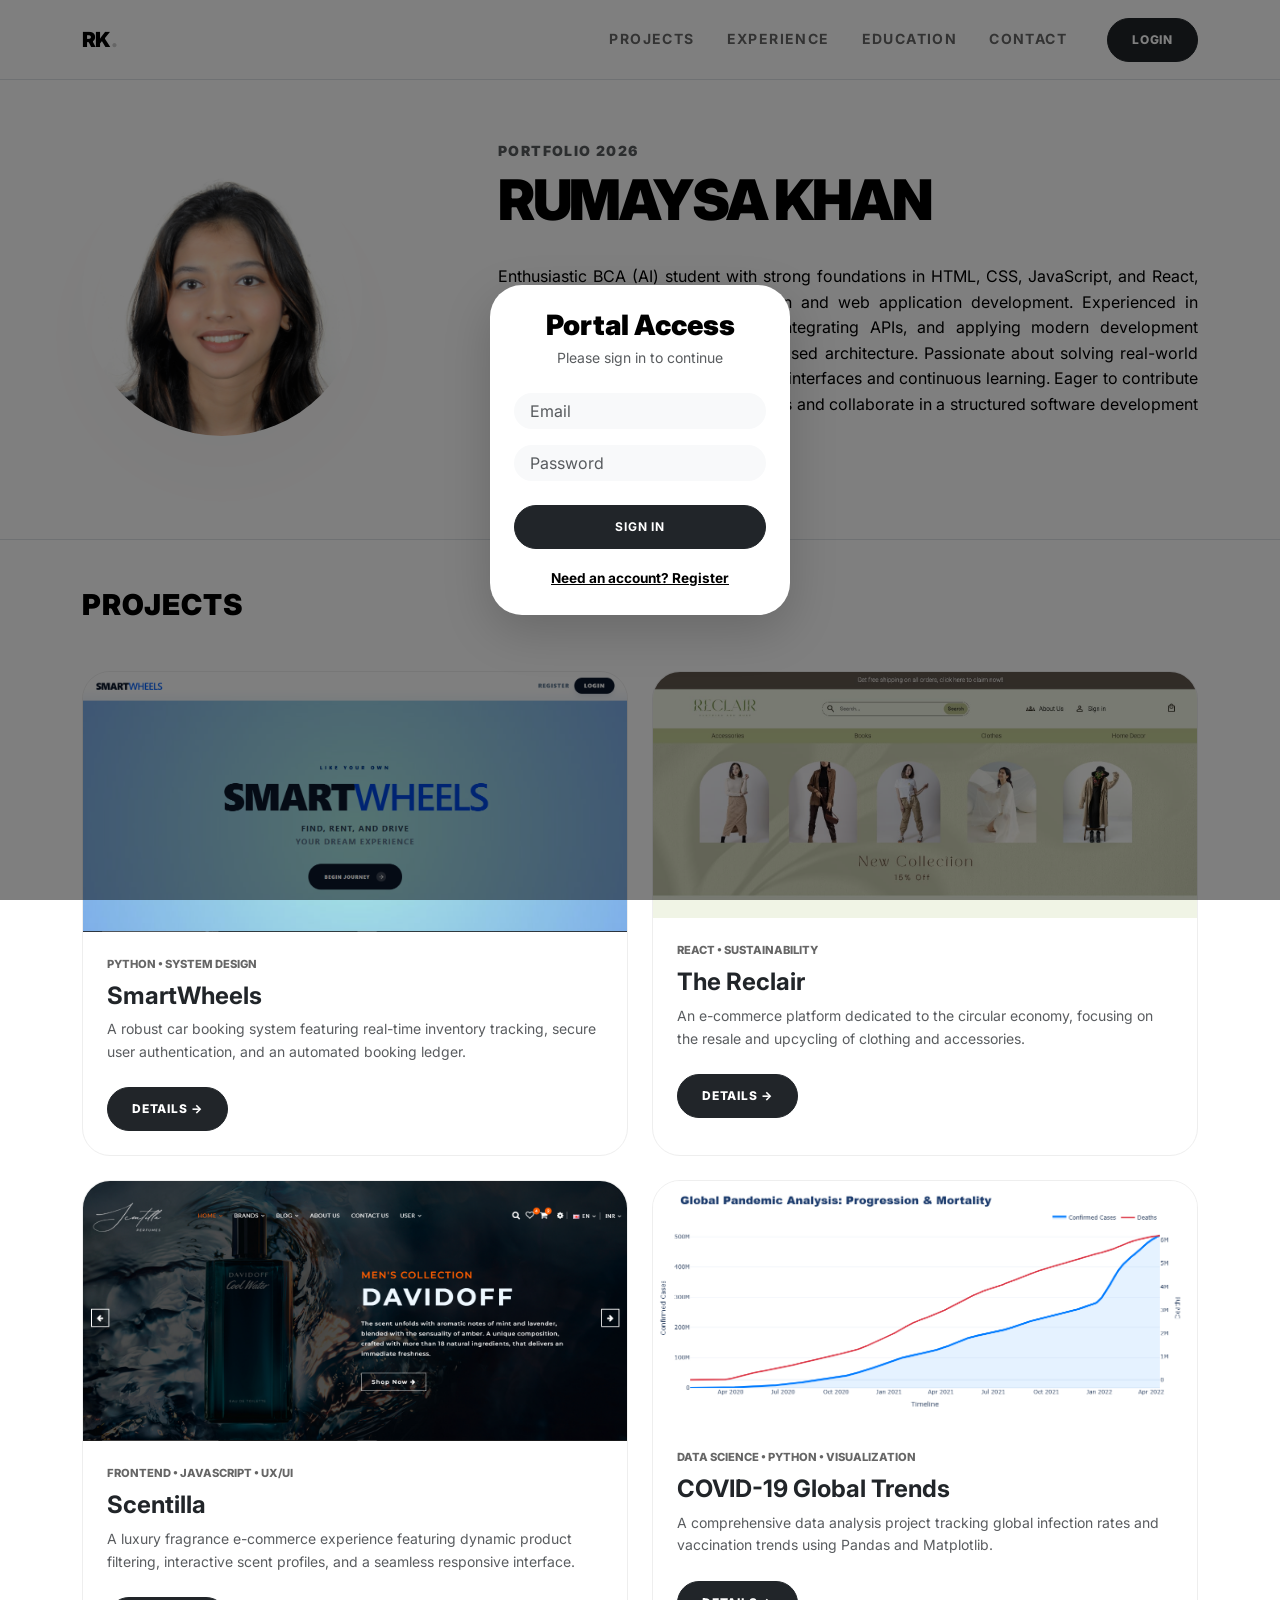
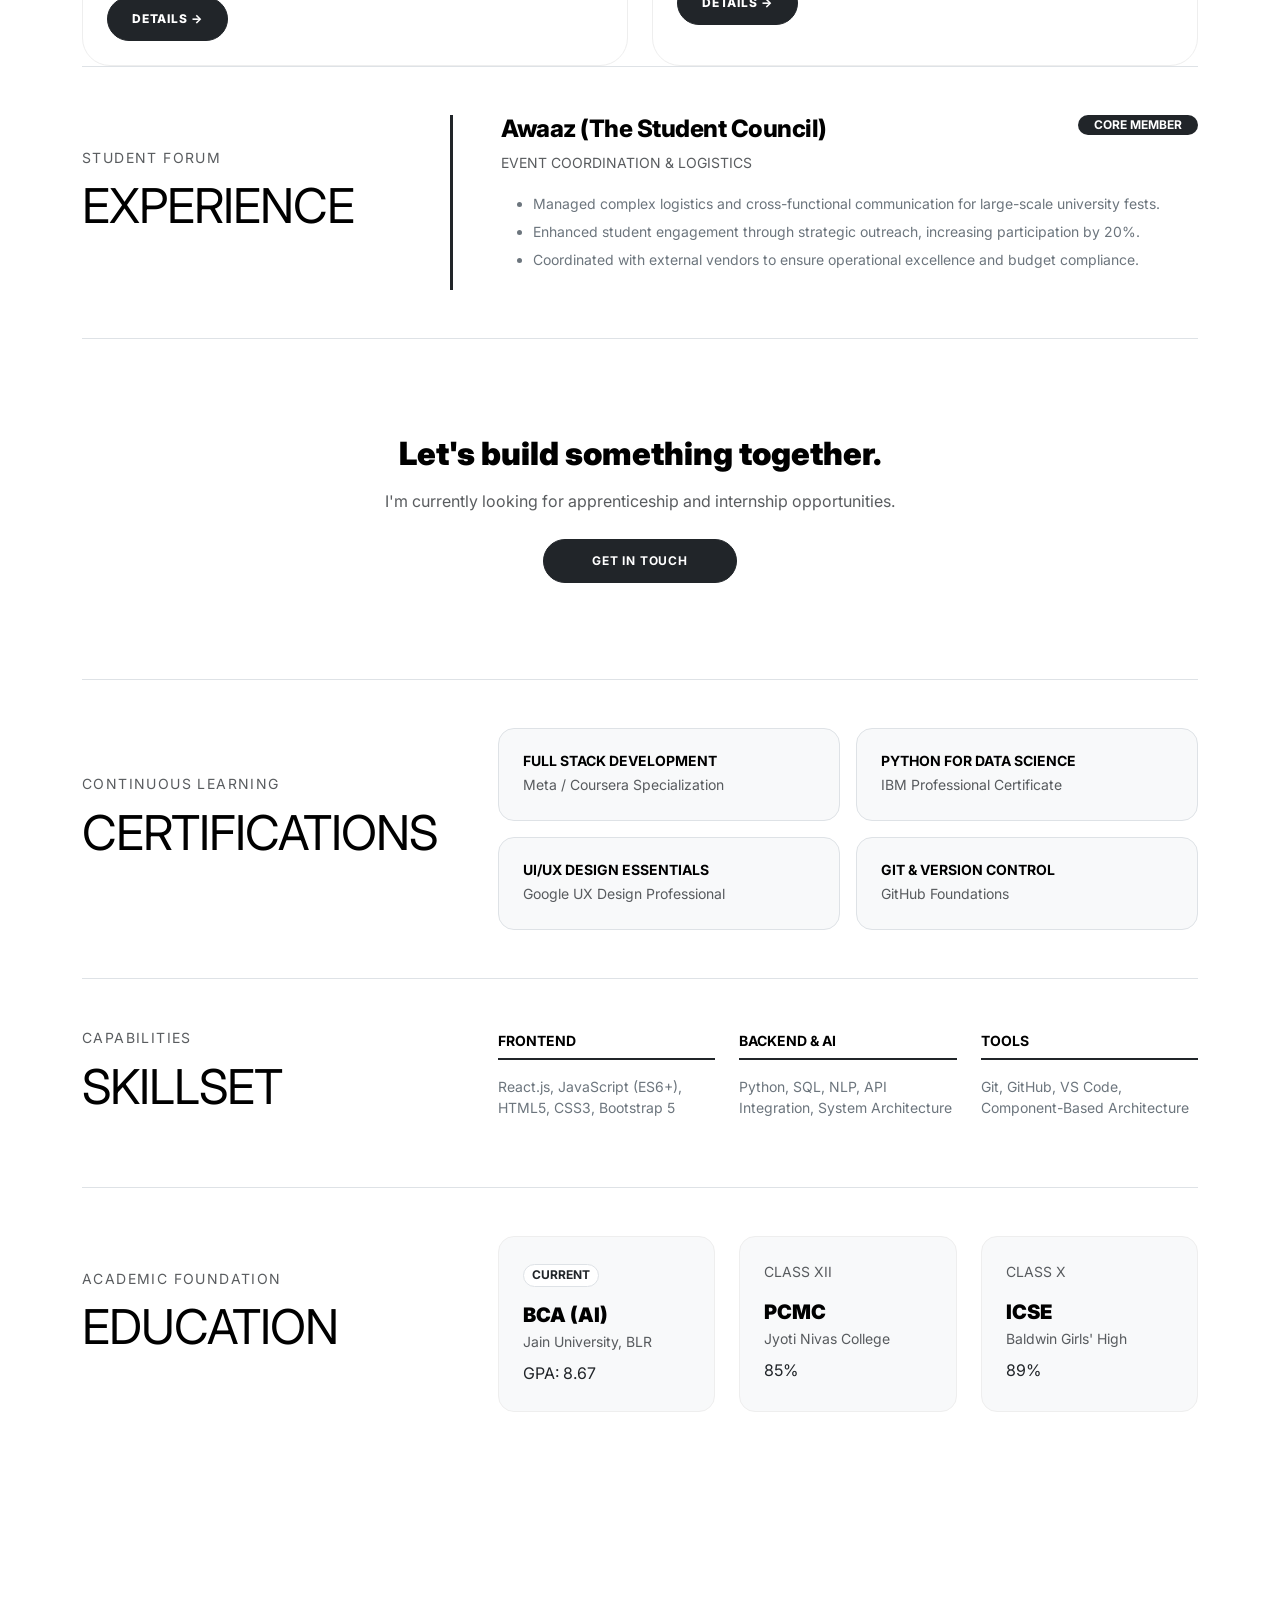
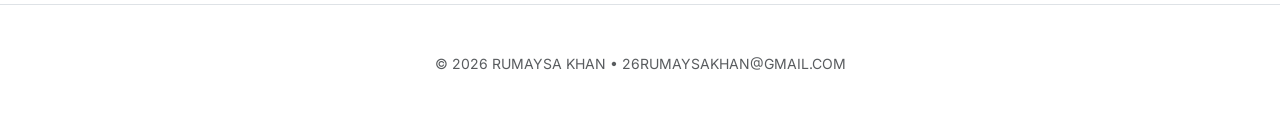
==== index.html @ 2e125007 "Update index.html" ====
<!DOCTYPE html>
<html lang="en">
<head>
    <meta charset="UTF-8">
    <meta name="viewport" content="width=device-width, initial-scale=1.0">
    <title>Rumaysa Khan | Full Stack Developer Portfolio</title>
    <link href="https://cdn.jsdelivr.net/npm/bootstrap@5.3.0/dist/css/bootstrap.min.css" rel="stylesheet">
    <link href="https://fonts.googleapis.com/css2?family=Inter:wght@300;400;500;600;700;800;900&display=swap" rel="stylesheet">
    <link rel="stylesheet" href="https://cdnjs.cloudflare.com/ajax/libs/font-awesome/6.4.0/css/all.min.css">
    <link rel="stylesheet" href="css/style.css">
<style>
        /* Essential styles for the "Locked" state */
        #portfolio-wrapper {
            display: none;
            opacity: 0;
            transition: opacity 0.5s ease-in;
        }
        .fw-black { font-weight: 900 !important; }
        .tracking-widest { letter-spacing: 0.1em; }
        .profile-frame { border: 2px solid #000; padding: 10px; display: inline-block; }
        .profile-img { width: 100%; max-width: 300px; height: auto; }
        .category-tag { font-size: 0.7rem; font-weight: 800; text-transform:uppercase; color: #666; display: block; margin-bottom: 5px; }
        .project-card { border: 1px solid #eee; transition: transform 0.3s ease; }
        .project-card:hover { transform: translateY(-5px); }
        
        /* Modal Customization */
        .modal-content { border-radius: 2rem !important; border: none !important; }
        #toggleAuth { color: #000; text-decoration: underline; cursor: pointer; font-size: 0.85rem; font-weight: 700; }
        .animate-fade-in { animation: fadeIn 0.5s ease; }
        @keyframes fadeIn { from { opacity: 0; } to { opacity: 1; } }
    </style>
</head>
<body class="bg-white">

    <div class="modal fade" id="loginModal" data-bs-backdrop="static" data-bs-keyboard="false" tabindex="-1">
        <div class="modal-dialog modal-dialog-centered modal-sm">
            <div class="modal-content shadow-lg">
                <div class="modal-body p-4 text-center">
                    <h3 class="fw-black mb-1" id="authTitle">Portal Access</h3>
                    <p class="small text-muted mb-4" id="authSubtitle">Please sign in to continue</p>
                    
                    <form id="authForm">
                        <input type="email" id="email" class="form-control mb-3 rounded-pill bg-light border-0 px-3" placeholder="Email" required>
                        <input type="password" id="password" class="form-control mb-4 rounded-pill bg-light border-0 px-3" placeholder="Password" required>
                        <button type="submit" id="authBtn" class="btn btn-dark w-100 rounded-pill fw-bold">SIGN IN</button>
                    </form>

                    <div class="mt-3">
                        <span id="toggleAuth">Need an account? Register</span>
                    </div>
                </div>
            </div>
        </div>
    </div>

    <nav class="navbar navbar-expand-lg fixed-top bg-white border-bottom py-3">
        <div class="container">
            <a class="navbar-brand fw-extrabold" href="#">RK<span>.</span></a>
            <div class="ms-auto d-flex align-items-center">
                <div class="navbar-nav flex-row me-4 small fw-bold text-uppercase tracking-widest">
                    <a class="nav-link px-3" href="#projects">Projects</a>
                    <a class="nav-link px-3" href="#experience">Experience</a>
                    <a class="nav-link px-3 d-none d-md-block" href="#education">Education</a>
                    <a class="nav-link px-3" href="contact.html">Contact</a>
                    </div>
               <div id="auth-zone">
                        <button class="btn btn-dark btn-sm rounded-pill px-4" data-bs-toggle="modal" data-bs-target="#loginModal">LOGIN</button>
                    </div>
            </div>
        </div>
    </nav>

    <header class="hero-section bg-white border-bottom">
        <div class="container">
            <div class="row align-items-center">
                <div class="col-lg-4 text-center text-lg-start mb-5 mb-lg-0">
                    <div class="profile-frame">
<img src="assets/img/my-profile.JPG" alt="Rumaysa Khan" class="profile-img">                    </div>
                </div>
                <div class="col-lg-8 ps-lg-5">
                    <p class="text-uppercase tracking-widest small fw-black text-muted mb-2">Portfolio 2026</p>
                    <h1 class="display-4 fw-black mb-4">RUMAYSA KHAN</h1>
                    <p class="lead text-secondary about-text">
                       <p style="text-align: justify;">  Enthusiastic BCA (AI) student with strong foundations in HTML, CSS, JavaScript, and React, and a working knowledge of Python and web application development. Experienced in building responsive web projects, integrating APIs, and applying modern development practices using Git and component-based architecture. Passionate about solving real-world problems through clean, user-focused interfaces and continuous learning. Eager to contribute to full-stack web development projects and collaborate in a structured software development environment.
                    </p>
                    </p>
                </div>
            </div>
        </div>
    </header>

    <main class="container py-5">
        
       <section id="projects" class="mb-5 pb-5">
    <h2 class="section-title mb-5">Projects</h2>
    <div class="row g-4">
        
        <div class="col-md-6">
            <div class="card project-card h-100">
                <img src="assets/img/sw-1.png" class="card-img-top" alt="SmartWheels">
                <div class="card-body p-4">
                    <span class="category-tag mb-2">Python • System Design</span>
                    <h4 class="fw-bold">SmartWheels</h4>
                    <p class="small text-muted">A robust car booking system featuring real-time inventory tracking, secure user authentication, and an automated booking ledger.</p>
                    <a href="project-pages/smartwheels.html" class="btn btn-dark btn-sm rounded-pill mt-2 px-4">Details →</a>
                </div>
            </div>
        </div>

        <div class="col-md-6">
            <div class="card project-card h-100">
                <img src="assets/img/reclair-1.jpeg" class="card-img-top" alt="The Reclair">
                <div class="card-body p-4">
                    <span class="category-tag mb-2">React • Sustainability</span>
                    <h4 class="fw-bold">The Reclair</h4>
                    <p class="small text-muted">An e-commerce platform dedicated to the circular economy, focusing on the resale and upcycling of clothing and accessories.</p>
                    <a href="project-pages/reclair.html" class="btn btn-dark btn-sm rounded-pill mt-2 px-4">Details →</a>
                </div>
            </div>
        </div>

        <div class="col-md-6">
    <div class="card project-card h-100">
        <img src="assets/img/scentilla-1.png" class="card-img-top" alt="Scentilla E-commerce">
        <div class="card-body p-4">
            <span class="category-tag mb-2">Frontend • JavaScript • UX/UI</span>
            <h4 class="fw-bold">Scentilla</h4>
            <p class="small text-muted">A luxury fragrance e-commerce experience featuring dynamic product filtering, interactive scent profiles, and a seamless responsive interface.</p>
            <a href="project-pages/scentilla.html" class="btn btn-dark btn-sm rounded-pill mt-2 px-4">Details →</a>
        </div>
    </div>
</div>

        <div class="col-md-6">
    <div class="card project-card h-100">
        <img src="assets/img/covid-1.png" class="card-img-top" alt="COVID-19 Analysis">
        <div class="card-body p-4">
            <span class="category-tag mb-2">Data Science • Python • Visualization</span>
            <h4 class="fw-bold">COVID-19 Global Trends</h4>
            <p class="small text-muted">A comprehensive data analysis project tracking global infection rates and vaccination trends using Pandas and Matplotlib.</p>
            <a href="project-pages/covid-analysis.html" class="btn btn-dark btn-sm rounded-pill mt-2 px-4">Details →</a>
        </div>
    </div>
</div>
            </div>
        </div>

    </div>
<section id="experience" class="py-5 border-top">
    <div class="row align-items-center">
        <div class="col-lg-4 mb-4 mb-lg-0">
            <p class="text-uppercase tracking-widest small **fw-black** text-muted mb-2">Student Forum</p>
            <h2 class="display-5 **fw-black** mb-4" style="font-family: 'Inter'; letter-spacing: -1px;"><b>EXPERIENCE</b></h2>
        </div>
        <div class="col-lg-8 border-start border-2 border-dark ps-lg-5">
            <div class="experience-item">
                <div class="d-flex justify-content-between align-items-start mb-2">
                    <h4 class="**fw-bold** mb-0">Awaaz (The Student Council)</h4>
                    <span class="badge bg-dark rounded-pill px-3">CORE MEMBER</span>
                </div>
                <p class="text-muted **fw-bold** small mb-3 text-uppercase">Event Coordination & Logistics</p>
                <ul class="text-secondary small lh-lg">
                    <li>Managed complex logistics and cross-functional communication for large-scale university fests.</li>
                    <li>Enhanced student engagement through strategic outreach, increasing participation by 20%.</li>
                    <li>Coordinated with external vendors to ensure operational excellence and budget compliance.</li>
                </ul>
            </div>
        </div>
    </div>
</section>

<section id="contact-cta" class="py-5 border-top text-center">
                <div class="contact-card p-5">
                    <h2 class="fw-black mb-3">Let's build something together.</h2>
                    <p class="text-muted mb-4">I'm currently looking for apprenticeship and internship opportunities.</p>
                    <a href="contact.html" class="btn btn-dark btn-lg rounded-pill px-5 fw-bold">GET IN TOUCH</a>
                </div>
            </section>

<section id="certifications" class="py-5 border-top">
    <div class="row align-items-center">
        <div class="col-lg-4 mb-4 mb-lg-0">
            <p class="text-uppercase tracking-widest small **fw-black** text-muted mb-2">Continuous Learning</p>
            <h2 class="display-5 **fw-black** mb-4" style="font-family: 'Inter'; letter-spacing: -1px;"><strong>CERTIFICATIONS</strong></h2>
        </div>
        <div class="col-lg-8 ps-lg-5">
            <div class="row g-3">
                <div class="col-md-6">
                    <div class="p-4 border rounded-4 bg-light h-100">
                        <h6 class="**fw-black** text-uppercase small mb-1"><b>Full Stack Development</b></h6>
                        <p class="small text-muted mb-0">Meta / Coursera Specialization</p>
                    </div>
                </div>
                <div class="col-md-6">
                    <div class="p-4 border rounded-4 bg-light h-100">
                        <h6 class="**fw-black** text-uppercase small mb-1"><b>Python for Data Science</b></h6>
                        <p class="small text-muted mb-0">IBM Professional Certificate</p>
                    </div>
                </div>
                <div class="col-md-6">
                    <div class="p-4 border rounded-4 bg-light h-100">
                        <h6 class="**fw-black** text-uppercase small mb-1"><b>UI/UX Design Essentials</b></h6>
                        <p class="small text-muted mb-0">Google UX Design Professional</p>
                    </div>
                </div>
                <div class="col-md-6">
                    <div class="p-4 border rounded-4 bg-light h-100">
                        <h6 class="**fw-black** text-uppercase small mb-1"><b>Git & Version Control</b></h6>
                        <p class="small text-muted mb-0">GitHub Foundations</p>
                    </div>
                </div>
            </div>
        </div>
    </div>
</section>

<section id="skills" class="py-5 border-top">
    <div class="row align-items-center">
        <div class="col-lg-4 mb-4 mb-lg-0">
            <p class="text-uppercase tracking-widest small **fw-black** text-muted mb-2">Capabilities</p>
            <h2 class="display-5 **fw-black** mb-4" style="font-family: 'Inter'; letter-spacing: -1px;"><b>SKILLSET</b></h2>
        </div>
        <div class="col-lg-8 ps-lg-5">
            <div class="row g-4">
                <div class="col-md-4">
                    <h6 class="**fw-black** text-uppercase small border-bottom border-2 border-dark pb-2 mb-3"><b>Frontend</b></h6>
                    <p class="small text-secondary lh-base">React.js, JavaScript (ES6+), HTML5, CSS3, Bootstrap 5</p>
                </div>
                <div class="col-md-4">
                    <h6 class="**fw-black** text-uppercase small border-bottom border-2 border-dark pb-2 mb-3"><b>Backend & AI</b></h6>
                    <p class="small text-secondary lh-base">Python, SQL, NLP, API Integration, System Architecture</p>
                </div>
                <div class="col-md-4">
                    <h6 class="**fw-black** text-uppercase small border-bottom border-2 border-dark pb-2 mb-3"><b>Tools</b></h6>
                    <p class="small text-secondary lh-base">Git, GitHub, VS Code, Component-Based Architecture</p>
                </div>
            </div>
        </div>
    </div>
</section>

<section id="education" class="py-5 border-top">
    <div class="row align-items-center">
        <div class="col-lg-4 mb-4 mb-lg-0">
            <p class="text-uppercase tracking-widest small **fw-black** text-muted mb-2">Academic Foundation</p>
            <h2 class="display-5 **fw-black** mb-4" style="font-family: 'Inter'; letter-spacing: -1px;"><b>EDUCATION</b></h2>
        </div>
        <div class="col-lg-8 ps-lg-5">
            <div class="row g-4">
                <div class="col-md-4">
                    <div class="edu-card p-4 border-0 bg-light rounded-4 h-100">
                        <span class="badge bg-white text-dark border rounded-pill mb-3 **fw-bold**">CURRENT</span>
                        <h5 class="**fw-black** mb-1">BCA (AI)</h5>
                        <p class="small text-muted mb-2">Jain University, BLR</p>
                        <p class="**fw-bold** text-dark mb-0">GPA: 8.67</p>
                    </div>
                </div>
                <div class="col-md-4">
                    <div class="edu-card p-4 border-0 bg-light rounded-4 h-100">
                        <span class="text-muted small **fw-bold** mb-3 d-block text-uppercase">Class XII</span>
                        <h5 class="**fw-black** mb-1">PCMC</h5>
                        <p class="small text-muted mb-2">Jyoti Nivas College</p>
                        <p class="**fw-bold** text-dark mb-0">85%</p>
                    </div>
                </div>
                <div class="col-md-4">
                    <div class="edu-card p-4 border-0 bg-light rounded-4 h-100">
                        <span class="text-muted small **fw-bold** mb-3 d-block text-uppercase">Class X</span>
                        <h5 class="**fw-black** mb-1">ICSE</h5>
                        <p class="small text-muted mb-2">Baldwin Girls' High</p>
                        <p class="**fw-bold** text-dark mb-0">89%</p>
                    </div>
                </div>
            </div>
        </div>
    </div>
</section>

    </main>

    <div class="modal fade" id="loginModal" tabindex="-1">
        <div class="modal-dialog modal-dialog-centered modal-sm">
            <div class="modal-content border-0 shadow-lg rounded-5">
                <div class="modal-body p-4 text-center">
                    <h3 class="fw-black mb-4">Portal Access</h3>
                    <input type="email" class="form-control mb-3 rounded-pill bg-light border-0 px-3" placeholder="Email">
                    <input type="password" class="form-control mb-4 rounded-pill bg-light border-0 px-3" placeholder="Password">
                    <button class="btn btn-dark w-100 rounded-pill fw-bold">SIGN IN</button>
                </div>
            </div>
        </div>
    </div>

    <footer class="py-5 text-center text-muted border-top bg-white small">
        © 2026 RUMAYSA KHAN • 26RUMAYSAKHAN@GMAIL.COM
    </footer>

    <script src="https://cdn.jsdelivr.net/npm/bootstrap@5.3.0/dist/js/bootstrap.bundle.min.js"></script>
    <script>
        document.addEventListener('DOMContentLoaded', () => {
            const authModal = new bootstrap.Modal(document.getElementById('loginModal'));
            const authForm = document.getElementById('authForm');
            const toggleAuth = document.getElementById('toggleAuth');
            const wrapper = document.getElementById('portfolio-wrapper');
            const authZone = document.getElementById('auth-zone');
            
            let isLoginMode = true;

            // 1. Initial State Check
            if (localStorage.getItem('isPortfolioAuth') === 'true') {
                showPortfolio();
            } else {
                authModal.show();
            }

            // 2. Toggle between Login and Register
            toggleAuth.addEventListener('click', () => {
                isLoginMode = !isLoginMode;
                document.getElementById('authTitle').innerText = isLoginMode ? "Portal Access" : "Create Account";
                document.getElementById('authSubtitle').innerText = isLoginMode ? "Please sign in to continue" : "Join the developer portal";
                document.getElementById('authBtn').innerText = isLoginMode ? "SIGN IN" : "REGISTER";
                toggleAuth.innerText = isLoginMode ? "Need an account? Register" : "Already have an account? Login";
            });

            // 3. Handle Form Submission
            authForm.addEventListener('submit', (e) => {
                e.preventDefault();
                const email = document.getElementById('email').value;
                const pass = document.getElementById('password').value;

                if (isLoginMode) {
                    // Login Logic
                    if (localStorage.getItem(email) === pass) {
                        localStorage.setItem('isPortfolioAuth', 'true');
                        localStorage.setItem('currentUserEmail', email);
                        authModal.hide();
                        showPortfolio();
                    } else {
                        alert("Invalid credentials. Please register first if you haven't.");
                    }
                } else {
                    // Register Logic
                    localStorage.setItem(email, pass);
                    alert("Registration successful! Now please sign in.");
                    isLoginMode = true;
                    toggleAuth.click(); // Reset modal UI to login
                }
            });

            // 4. Reveal Portfolio Function
            function showPortfolio() {
                const savedEmail = localStorage.getItem('currentUserEmail');
                const name = savedEmail ? savedEmail.split('@')[0].toUpperCase() : "DEV";

                // Update Navbar with Name and Logout button
                authZone.innerHTML = `
                    <div class="d-flex align-items-center animate-fade-in">
        <span class="me-3 small fw-bold text-uppercase tracking-wider text-muted" style="font-size: 0.7rem; letter-spacing: 1px;">
            Hi, Rumaysa
        </span>
        <button class="btn-logout-pill" onclick="logout()" title="Logout">
            <i class="fa-solid fa-power-off"></i>
            <span class="logout-text">LOGOUT</span>
        </button>
    </div>
`;

                // Show Content
                wrapper.style.display = 'block';
                setTimeout(() => { wrapper.style.opacity = '1'; }, 50);
            }
        });

        // 5. Global Logout Function
        function logout() {
            localStorage.removeItem('isPortfolioAuth');
            localStorage.removeItem('currentUserEmail');
            window.location.reload();
        }
    </script>
</body>
</html>
---- css/style.css ----
/* --- CSS VARIABLES: GLOBAL SETTINGS --- */
:root {
    --black: #000000;
    --white: #ffffff;
    --gray-dark: #1a1a1a;
    --gray-medium: #666666;
    --gray-light: #f8f9fa;
    --border-color: #eeeeee;
    
    /* THE SPACING CONTROL */
    --nav-height: 80px;      
    --content-gap: 60px;     
}

/* --- RESET & BASE STYLES --- */
* {
    margin: 0;
    padding: 0;
    box-sizing: border-box;
}

body {
    font-family: 'Inter', sans-serif;
    color: var(--black);
    background-color: var(--white);
    line-height: 1.6;
    padding-top: calc(var(--nav-height) + var(--content-gap));
    -webkit-font-smoothing: antialiased;
}

/* --- THE "BOLD" OVERRIDE --- */
/* This ensures headings reach the maximum weight of the Inter font */
.fw-black {
    font-weight: 900 !important;
}

.section-header {
    font-weight: 900 !important;
    letter-spacing: -1.5px;
    text-transform: uppercase;
}

/* --- NAVIGATION --- */
.navbar {
    height: var(--nav-height);
    background-color: var(--white) !important;
    transition: all 0.3s ease;
}

.navbar-brand {
    font-weight: 900;
    font-size: 1.3rem;
    letter-spacing: -0.04rem;
    text-transform: uppercase;
}

.navbar-brand span {
    color: #cccccc;
}

.nav-link {
    font-weight: 700;
    color: var(--gray-medium) !important;
    transition: color 0.2s ease;
}

.nav-link:hover {
    color: var(--black) !important;
}

/* --- HERO / ABOUT SECTION --- */
.hero-section {
    padding-bottom: 80px;
}

.display-4 {
    font-weight: 900;
    letter-spacing: -0.15rem;
    line-height: 1.1;
}

.about-text {
    font-size: 1.1rem;
    font-weight: 400;
    color: var(--gray-dark);
    max-width: 850px;
    margin-top: 2rem;
}

/* --- PROFILE IMAGE FRAME --- */
.profile-frame {
    width: 280px;
    height: 280px;
    border-radius: 50%;
    overflow: hidden;
    background: var(--white);
    box-shadow: 0 40px 100px rgb(250, 248, 248);
    margin: 0 auto;
    border: none !important;
}

.profile-img {
    width: 280px;
    height: 280px;
    object-fit: cover; /* Ensures the image doesn't stretch */
    border-radius: 50%; /* Makes it a perfect circle */
    box-shadow: 0 20px 40px rgb(252, 250, 250); /* Soft, classy shadow */
    transition: transform 0.3s ease;
}
.profile-img:hover {
    transform: translateY(-10px); /* Subtle lift on hover */
}
/* --- SECTION TITLES & HEADINGS --- */
.section-title {
    font-weight: 900;
    font-size: 1.8rem;
    text-transform: uppercase;
    letter-spacing: 0.05rem;
    margin-bottom: 2.5rem;
}

/* --- EXPERIENCE & SPLIT SECTIONS --- */
/* The dark vertical line in the Experience section */
.border-start.border-dark {
    border-left-width: 3px !important;
}

.experience-item h4 {
    font-weight: 800;
    letter-spacing: -0.5px;
}

/* --- PROJECT CARDS --- */
.project-card {
    border: 1px solid var(--border-color);
    border-radius: 28px;
    overflow: hidden;
    background: var(--white);
    transition: all 0.4s cubic-bezier(0.165, 0.84, 0.44, 1);
}

.project-card:hover {
    transform: translateY(-10px);
    box-shadow: 0 30px 60px rgba(0,0,0,0.08);
    border-color: var(--black);
}

.category-tag { 
    font-size: 0.7rem; 
    font-weight: 800; 
    text-transform: uppercase; /* Fixed: Added colon and 'transform' */
    color: #666; 
    display: block; 
    margin-bottom: 5px; 
}

/* --- SKILLS & CERTIFICATIONS GRID --- */
.skill-item h6, .cert-card h6 {
    font-weight: 900;
    text-transform: uppercase;
    font-size: 0.75rem;
    letter-spacing: 0.05rem;
}

.skill-underline {
    border-bottom: 3px solid var(--black) !important;
}

/* Hover effect for Certifications & Education */
.edu-card, .cert-card {
    border: 1px solid var(--border-color) !important;
    transition: all 0.3s ease;
    background-color: var(--gray-light);
}

.edu-card:hover, .cert-card:hover {
    background-color: var(--white) !important;
    border-color: var(--black) !important;
    transform: translateY(-5px);
    box-shadow: 0 10px 20px rgba(0,0,0,0.05);
}

.edu-card h5, .cert-card h6 {
    font-weight: 900;
}

/* --- BUTTONS --- */
.btn-dark {
    font-weight: 800;
    padding: 12px 28px;
    text-transform: uppercase;
    font-size: 0.75rem;
    letter-spacing: 0.05rem;
    border-radius: 50px;
    transition: all 0.3s ease;
}

.btn-dark:hover {
    transform: scale(1.05);
    background-color: var(--black);
}

/* --- AUTHENTICATION & LOGOUT --- */
.btn-logout-pill {
    display: inline-flex;
    align-items: center;
    gap: 8px;
    padding: 6px 16px;
    background-color: transparent;
    color: var(--gray-medium); /* Uses your existing variable */
    border: 1.5px solid var(--border-color); /* Uses your existing variable */
    border-radius: 50px;
    font-size: 0.7rem;
    font-weight: 800;
    letter-spacing: 0.05rem;
    text-transform: uppercase;
    transition: all 0.3s cubic-bezier(0.4, 0, 0.2, 1);
    cursor: pointer;
    outline: none;
}

.btn-logout-pill i {
    font-size: 0.75rem;
    transition: transform 0.3s ease;
}

.btn-logout-pill:hover {
    background-color: #fff5f5; /* Soft red tint */
    border-color: #ffccd2;
    color: #e63946; /* Professional red accent */
    transform: translateY(-1px);
    box-shadow: 0 4px 10px rgba(230, 57, 70, 0.08);
}

.btn-logout-pill:hover i {
    transform: rotate(90deg); /* Subtle micro-interaction */
}

/* Fade-in for the auth zone appearance */
.animate-fade-in {
    animation: authFadeIn 0.5s ease forwards;
}

@keyframes authFadeIn {
    from { opacity: 0; transform: translateX(10px); }
    to { opacity: 1; transform: translateX(0); }
}

/* --- RESPONSIVE DESIGN --- */
@media (max-width: 991px) {
    :root {
        --content-gap: 30px;
    }
    
    .display-4 {
        font-size: 2.5rem;
        letter-spacing: -1px;
    }

    .border-start {
        border-left: none !important;
        padding-left: 0 !important;
        margin-top: 20px;
    }
    
    .profile-frame {
        width: 220px;
        height: 220px;
        margin-bottom: 30px;
    }
}
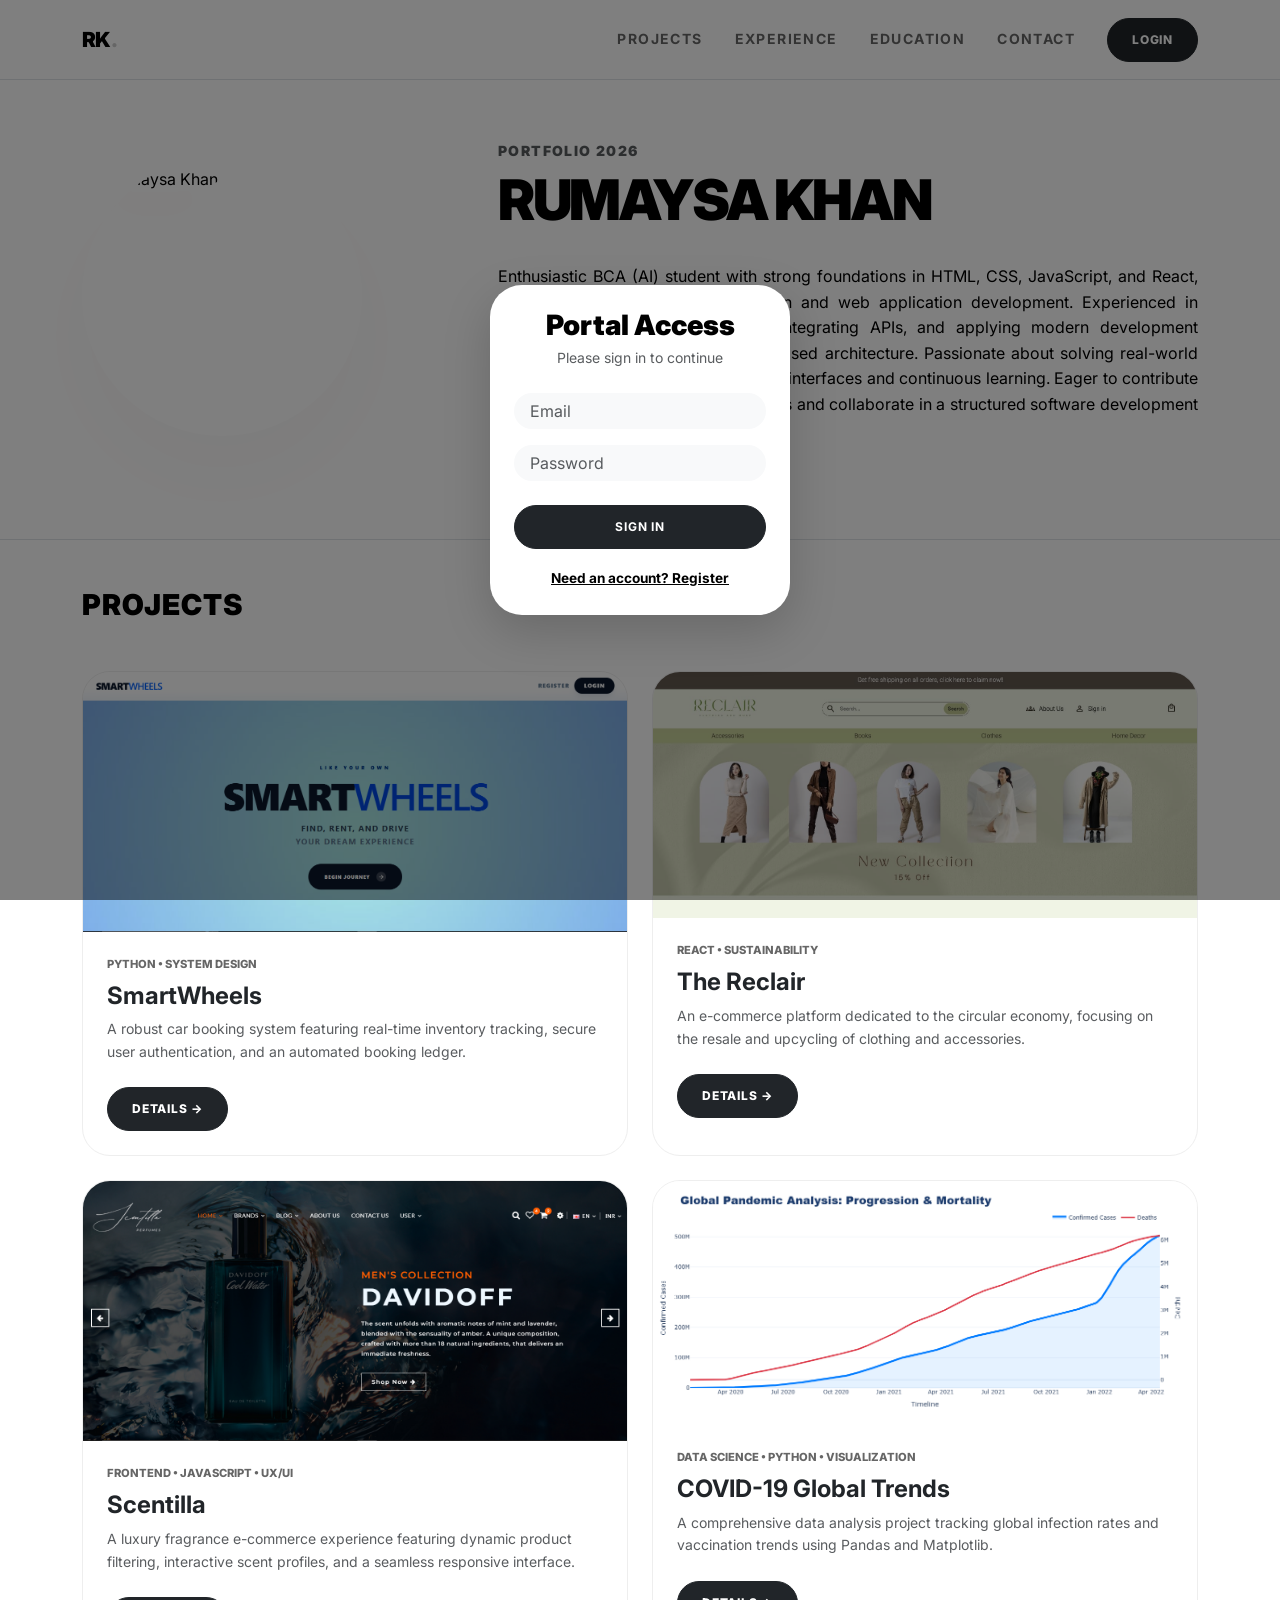
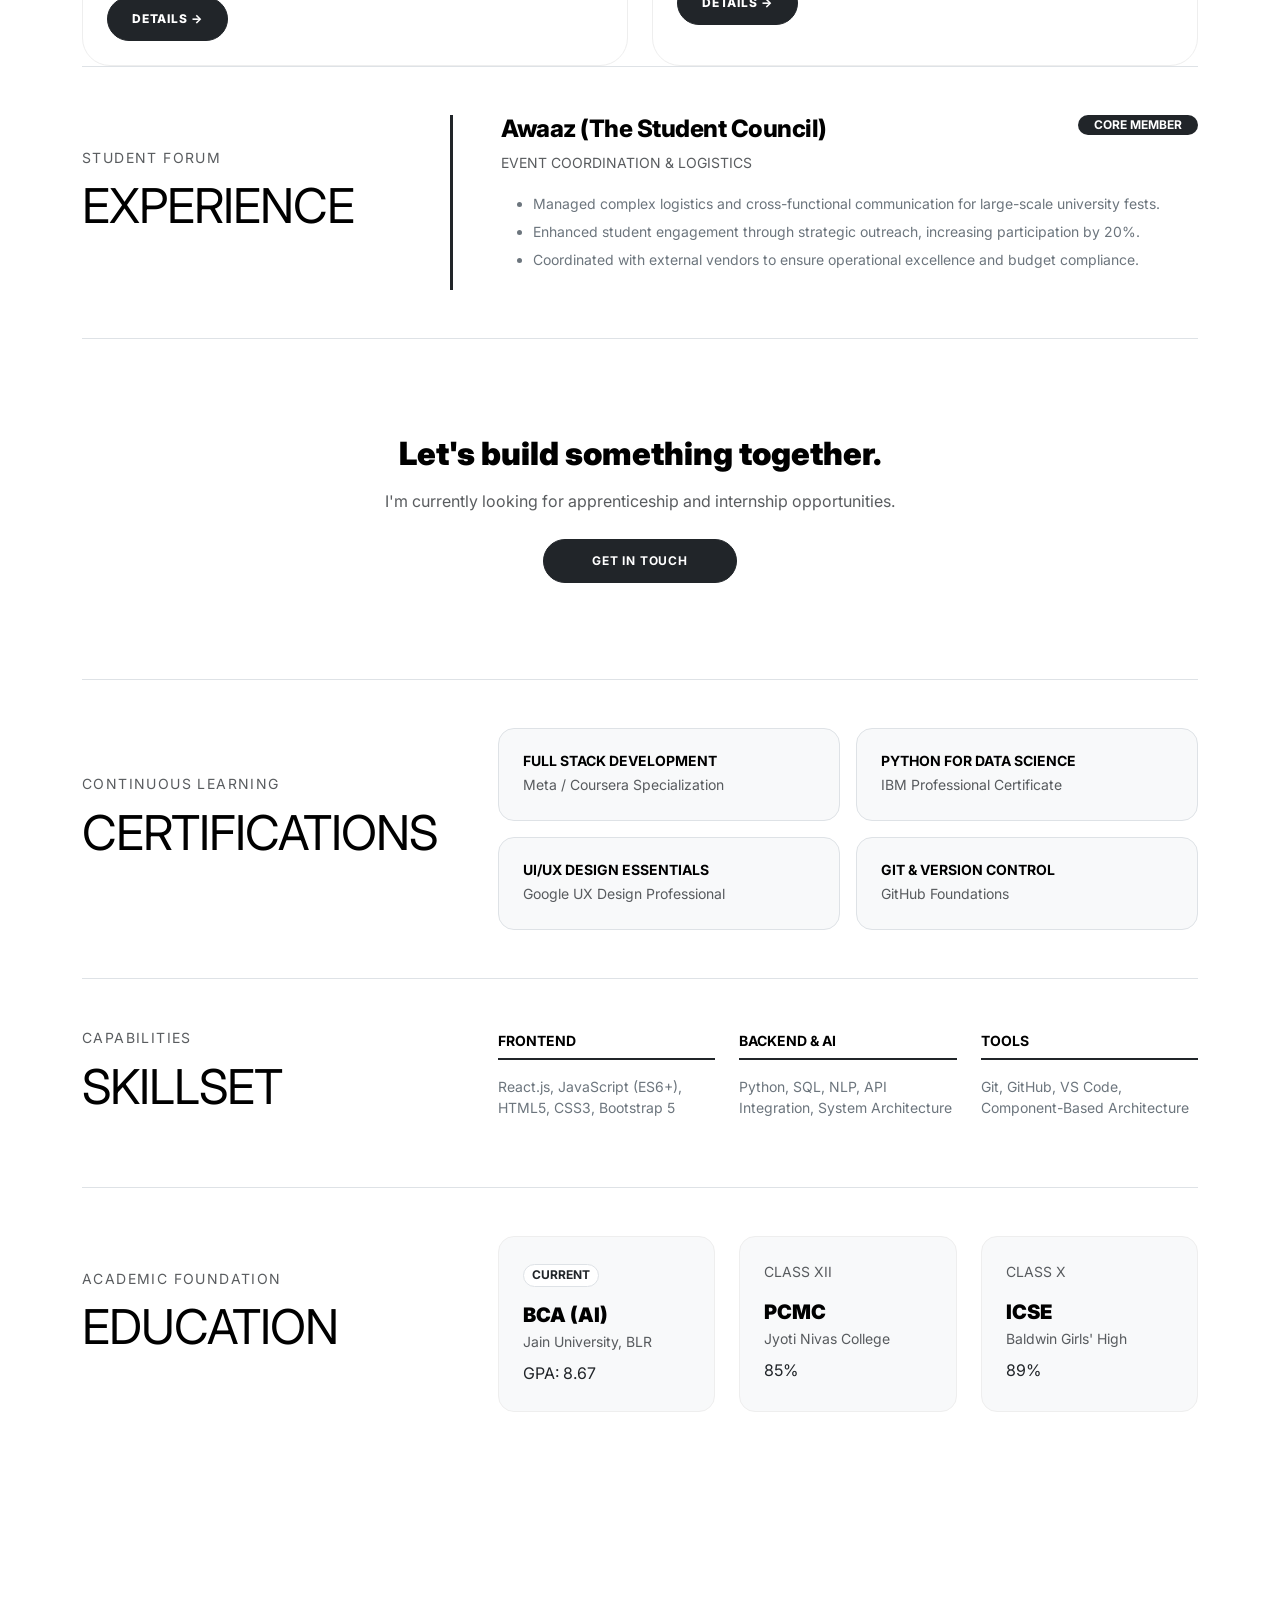
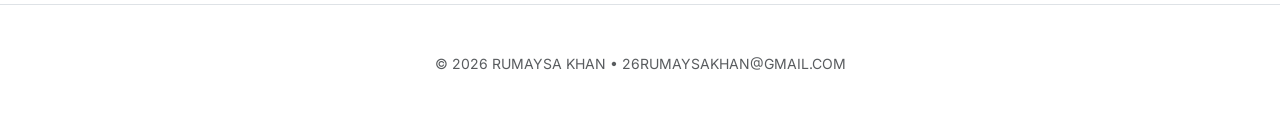
==== commit 6e243de2: "Update index.html" ====
--- a/index.html
+++ b/index.html
@@ -53,29 +53,35 @@
         </div>
     </div>
 
-    <nav class="navbar navbar-expand-lg fixed-top bg-white border-bottom py-3">
-        <div class="container">
-            <a class="navbar-brand fw-extrabold" href="#">RK<span>.</span></a>
-            <div class="ms-auto d-flex align-items-center">
-                <div class="navbar-nav flex-row me-4 small fw-bold text-uppercase tracking-widest">
-                    <a class="nav-link px-3" href="#projects">Projects</a>
-                    <a class="nav-link px-3" href="#experience">Experience</a>
-                    <a class="nav-link px-3 d-none d-md-block" href="#education">Education</a>
-                    <a class="nav-link px-3" href="contact.html">Contact</a>
-                    </div>
-               <div id="auth-zone">
-                        <button class="btn btn-dark btn-sm rounded-pill px-4" data-bs-toggle="modal" data-bs-target="#loginModal">LOGIN</button>
-                    </div>
-            </div>
-        </div>
-    </nav>
-
+   <nav class="navbar navbar-expand-lg fixed-top bg-white border-bottom py-3">
+    <div class="container">
+        <a class="navbar-brand fw-extrabold" href="#">RK<span>.</span></a>
+        
+        <button class="navbar-toggler border-0" type="button" data-bs-toggle="collapse" data-bs-target="#navbarNav" aria-controls="navbarNav" aria-expanded="false" aria-label="Toggle navigation">
+            <span class="navbar-toggler-icon"></span>
+        </button>
+
+        <div class="collapse navbar-collapse" id="navbarNav">
+            <div class="navbar-nav ms-auto align-items-center small fw-bold text-uppercase tracking-widest">
+                <a class="nav-link px-3" href="#projects">Projects</a>
+                <a class="nav-link px-3" href="#experience">Experience</a>
+                <a class="nav-link px-3 d-none d-md-block" href="#education">Education</a>
+                <a class="nav-link px-3" href="contact.html">Contact</a>
+                
+                <div id="auth-zone" class="ms-lg-3 mt-3 mt-lg-0">
+                    <button class="btn btn-dark btn-sm rounded-pill px-4" data-bs-toggle="modal" data-bs-target="#loginModal">LOGIN</button>
+                </div>
+            </div>
+        </div>
+    </div>
+</nav>
     <header class="hero-section bg-white border-bottom">
         <div class="container">
             <div class="row align-items-center">
                 <div class="col-lg-4 text-center text-lg-start mb-5 mb-lg-0">
                     <div class="profile-frame">
-<img src="assets/img/my-profile.JPG" alt="Rumaysa Khan" class="profile-img">                    </div>
+                        <img src="assets/img/my-profile.jpg" alt="Rumaysa Khan" class="profile-img">
+                    </div>
                 </div>
                 <div class="col-lg-8 ps-lg-5">
                     <p class="text-uppercase tracking-widest small fw-black text-muted mb-2">Portfolio 2026</p>
--- a/css/style.css
+++ b/css/style.css
@@ -268,4 +268,33 @@
         height: 220px;
         margin-bottom: 30px;
     }
-}+    @media (max-width: 991.98px) {
+    /* Adjust body padding so content doesn't hide under the navbar */
+    body {
+        padding-top: 100px !important;
+    }
+
+    /* Style the dropdown menu to match your high-contrast look */
+    .navbar-collapse {
+        background-color: var(--white);
+        padding: 20px 0;
+        text-align: center;
+    }
+
+    .nav-link {
+        padding: 12px 0 !important;
+        border-bottom: 1px solid var(--gray-light);
+    }
+
+    /* Make the Login button full-width on mobile for better UX */
+    #auth-zone .btn {
+        width: 100%;
+        padding: 12px;
+    }
+
+    /* Custom Black Hamburger Icon */
+    .navbar-toggler-icon {
+        background-image: url("data:image/svg+xml,%3csvg xmlns='http://www.w3.org/2000/svg' viewBox='0 0 30 30'%3e%3cpath stroke='black' stroke-linecap='round' stroke-miterlimit='10' stroke-width='2' d='M4 7h22M4 15h22M4 23h22'/%3e%3c/svg%3e") !important;
+    }
+    }
+}
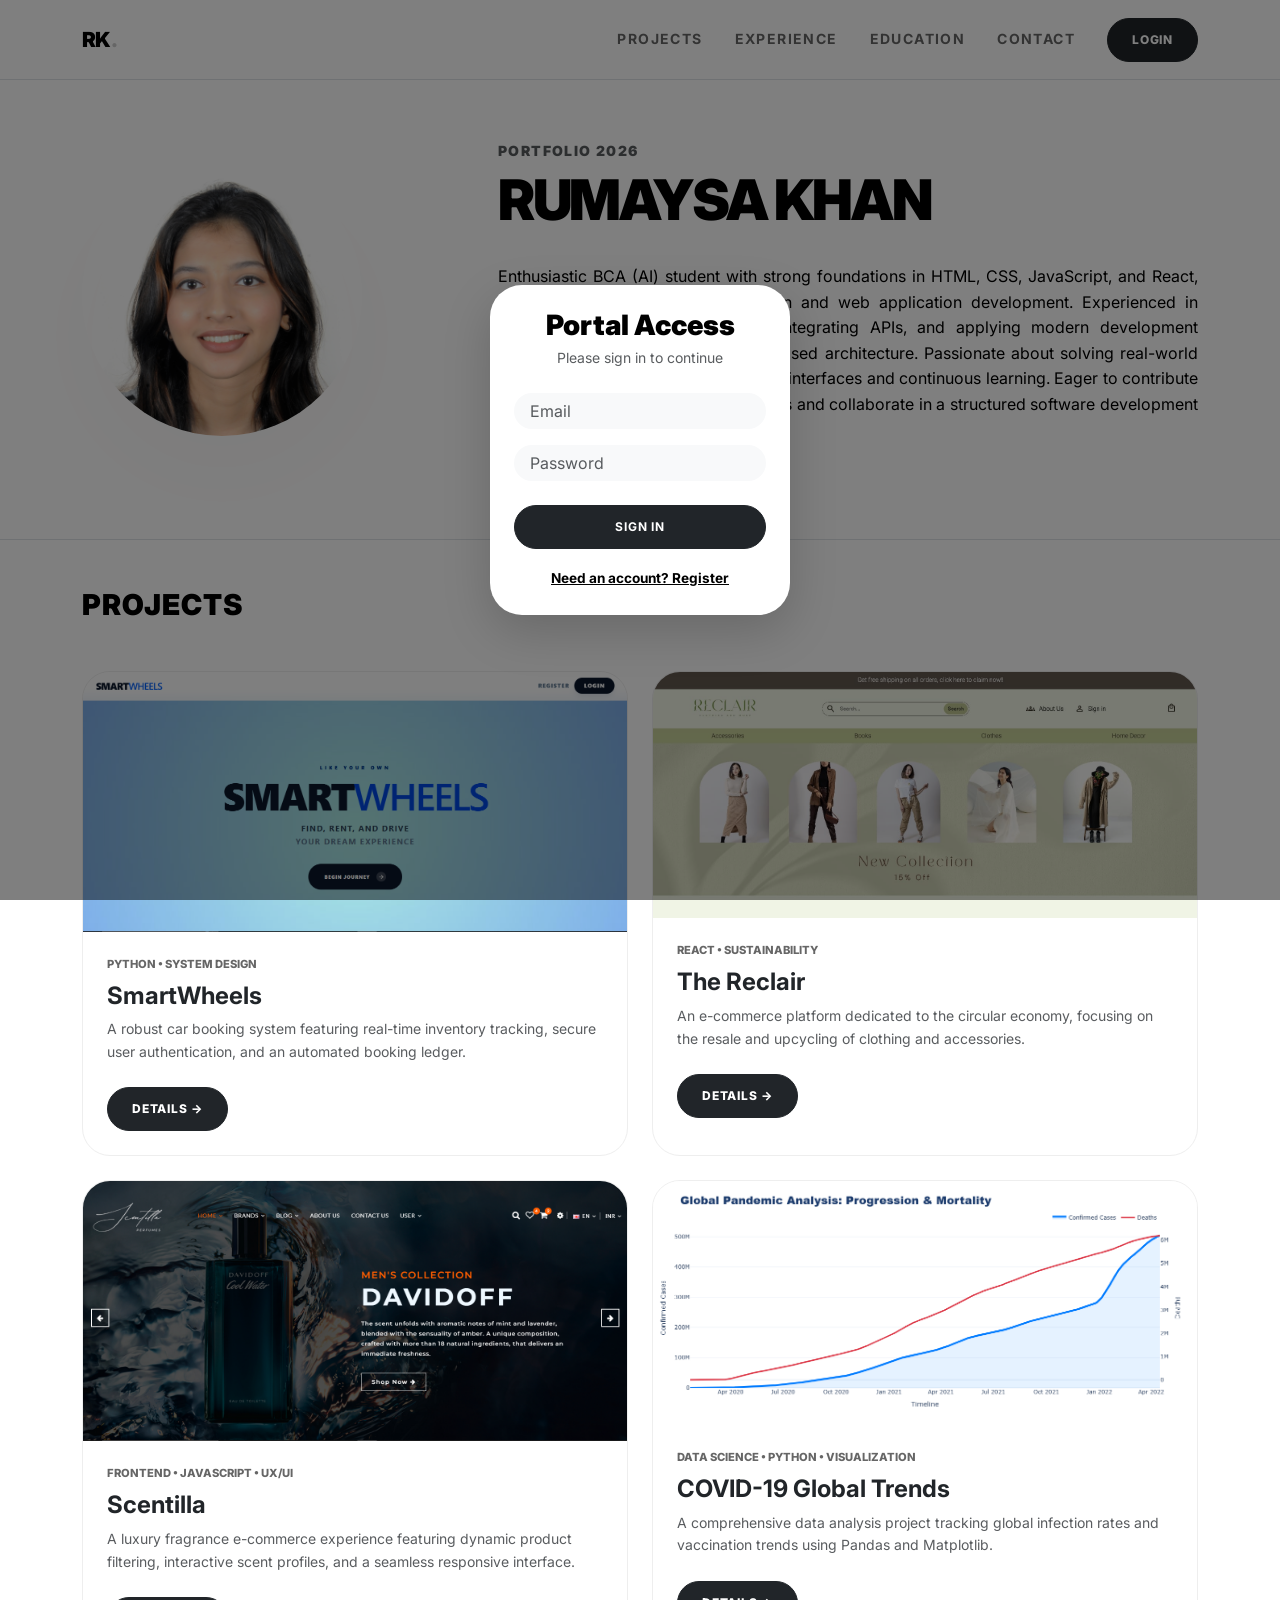
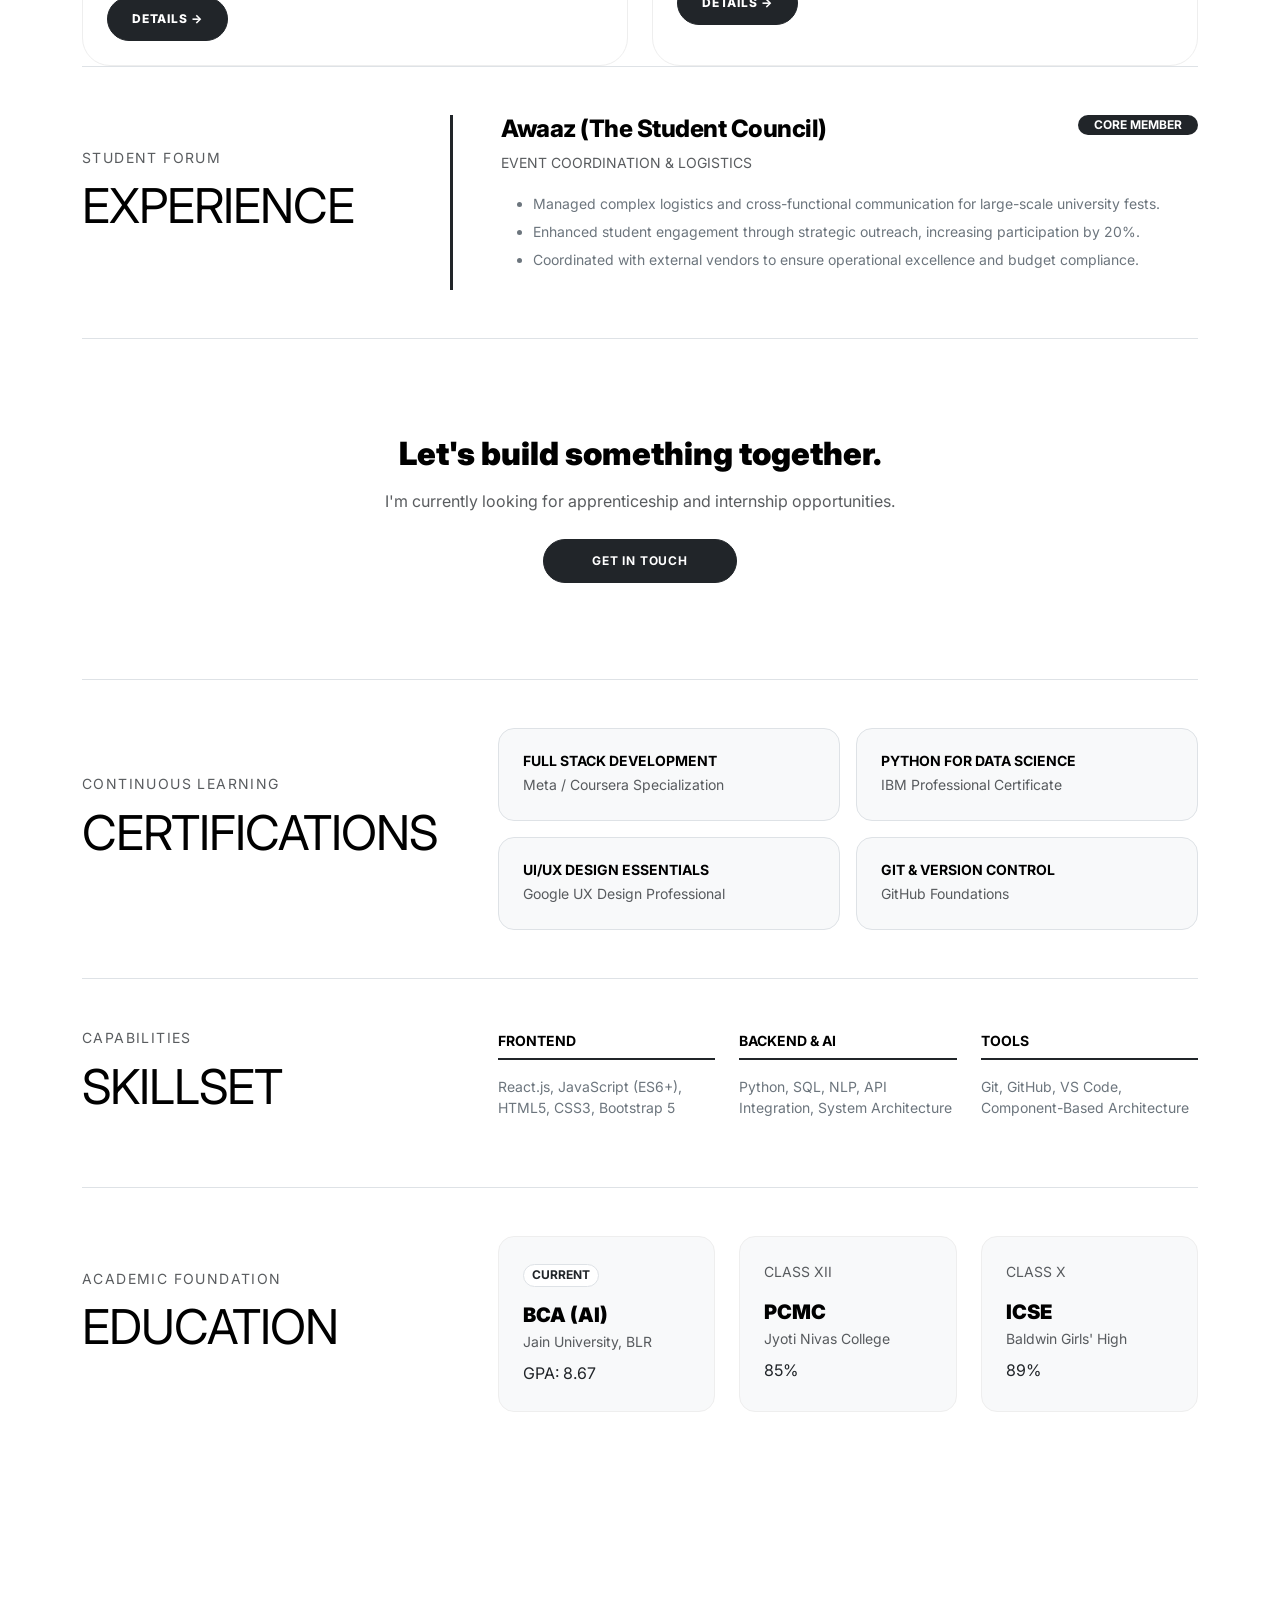
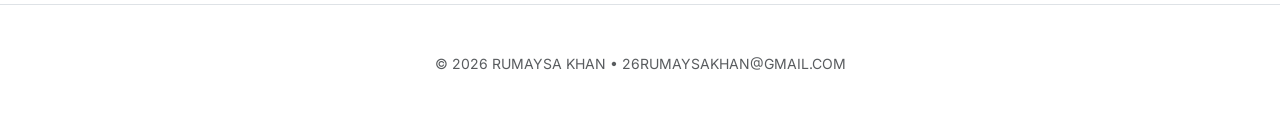
==== commit 1b431378: "Update index.html" ====
--- a/index.html
+++ b/index.html
@@ -80,7 +80,7 @@
             <div class="row align-items-center">
                 <div class="col-lg-4 text-center text-lg-start mb-5 mb-lg-0">
                     <div class="profile-frame">
-                        <img src="assets/img/my-profile.jpg" alt="Rumaysa Khan" class="profile-img">
+                        <img src="assets/img/my-profile.JPG" alt="Rumaysa Khan" class="profile-img">
                     </div>
                 </div>
                 <div class="col-lg-8 ps-lg-5">
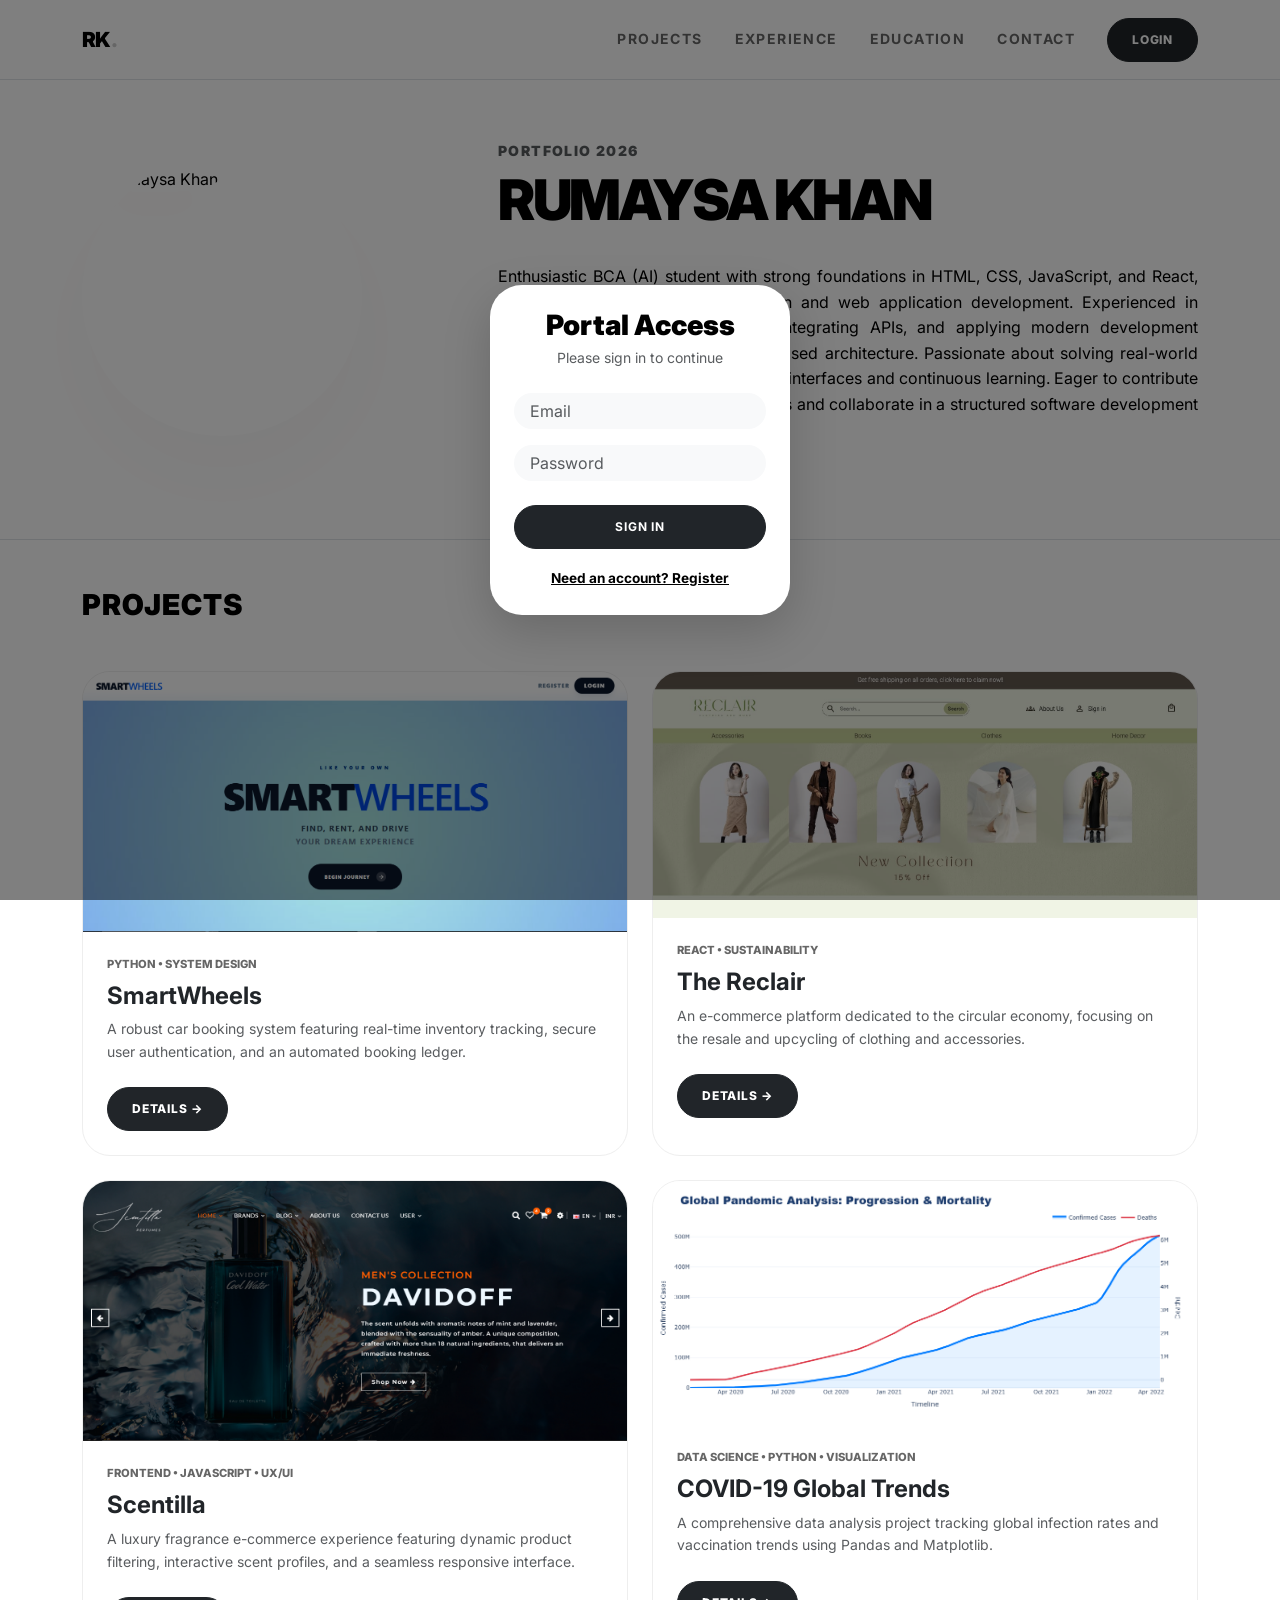
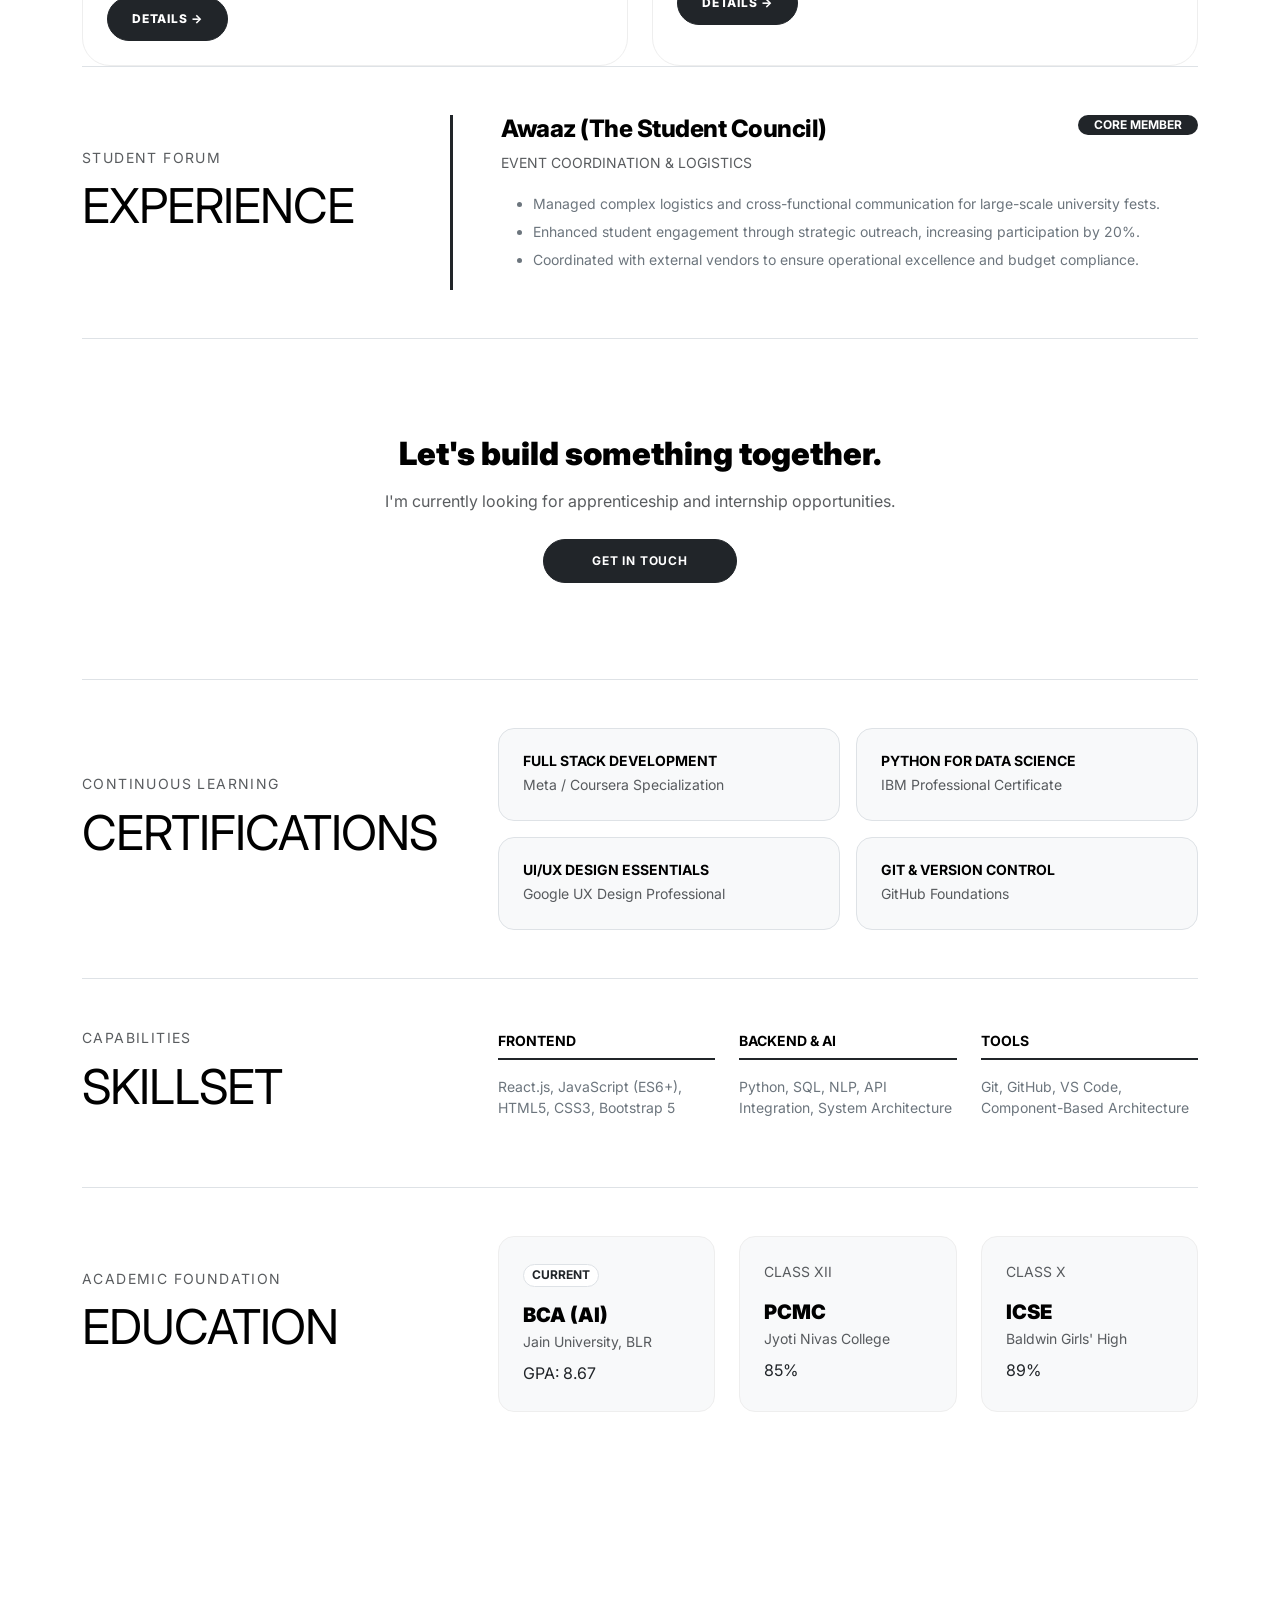
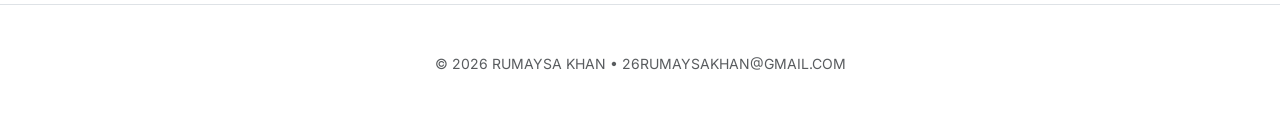
==== commit 1c331b09: "Update index.html" ====
--- a/index.html
+++ b/index.html
@@ -80,7 +80,7 @@
             <div class="row align-items-center">
                 <div class="col-lg-4 text-center text-lg-start mb-5 mb-lg-0">
                     <div class="profile-frame">
-                        <img src="assets/img/my-profile.JPG" alt="Rumaysa Khan" class="profile-img">
+                        <img src="assets/img/my-profile.jpg" alt="Rumaysa Khan" class="profile-img">
                     </div>
                 </div>
                 <div class="col-lg-8 ps-lg-5">
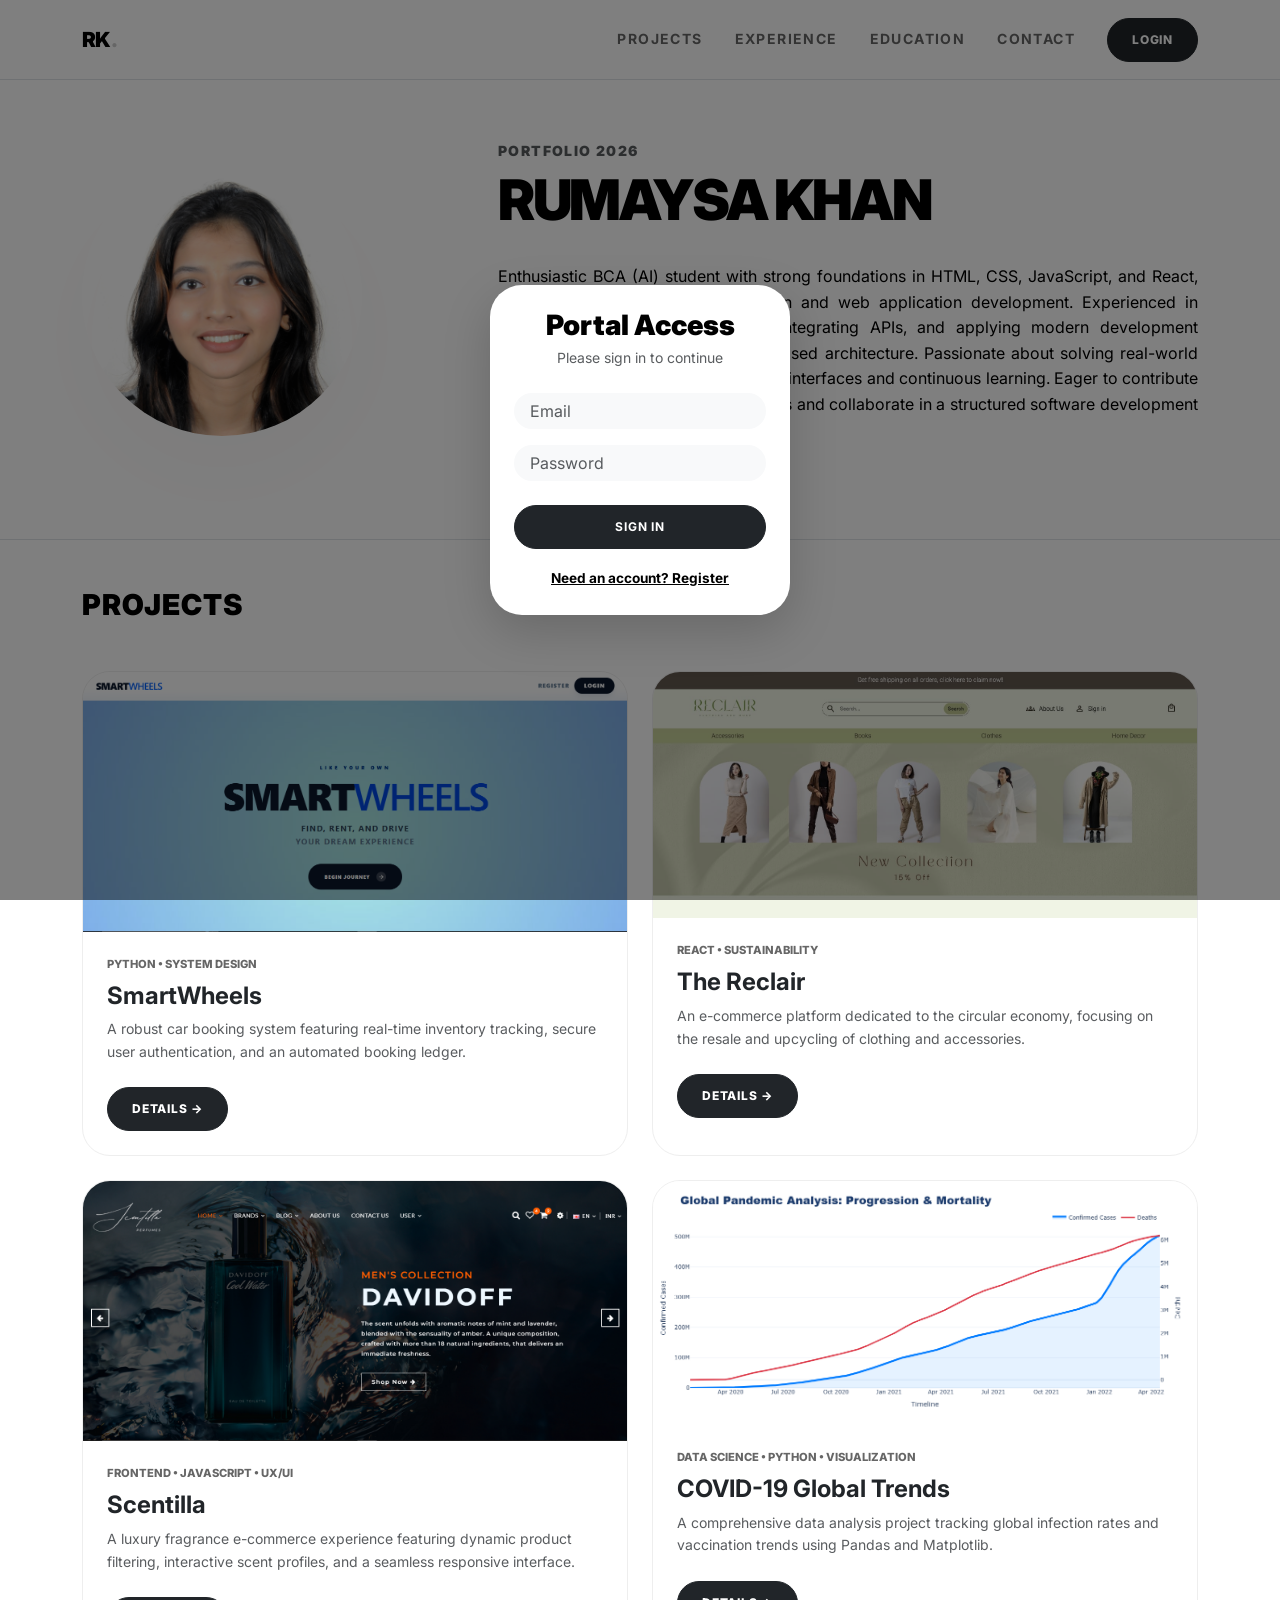
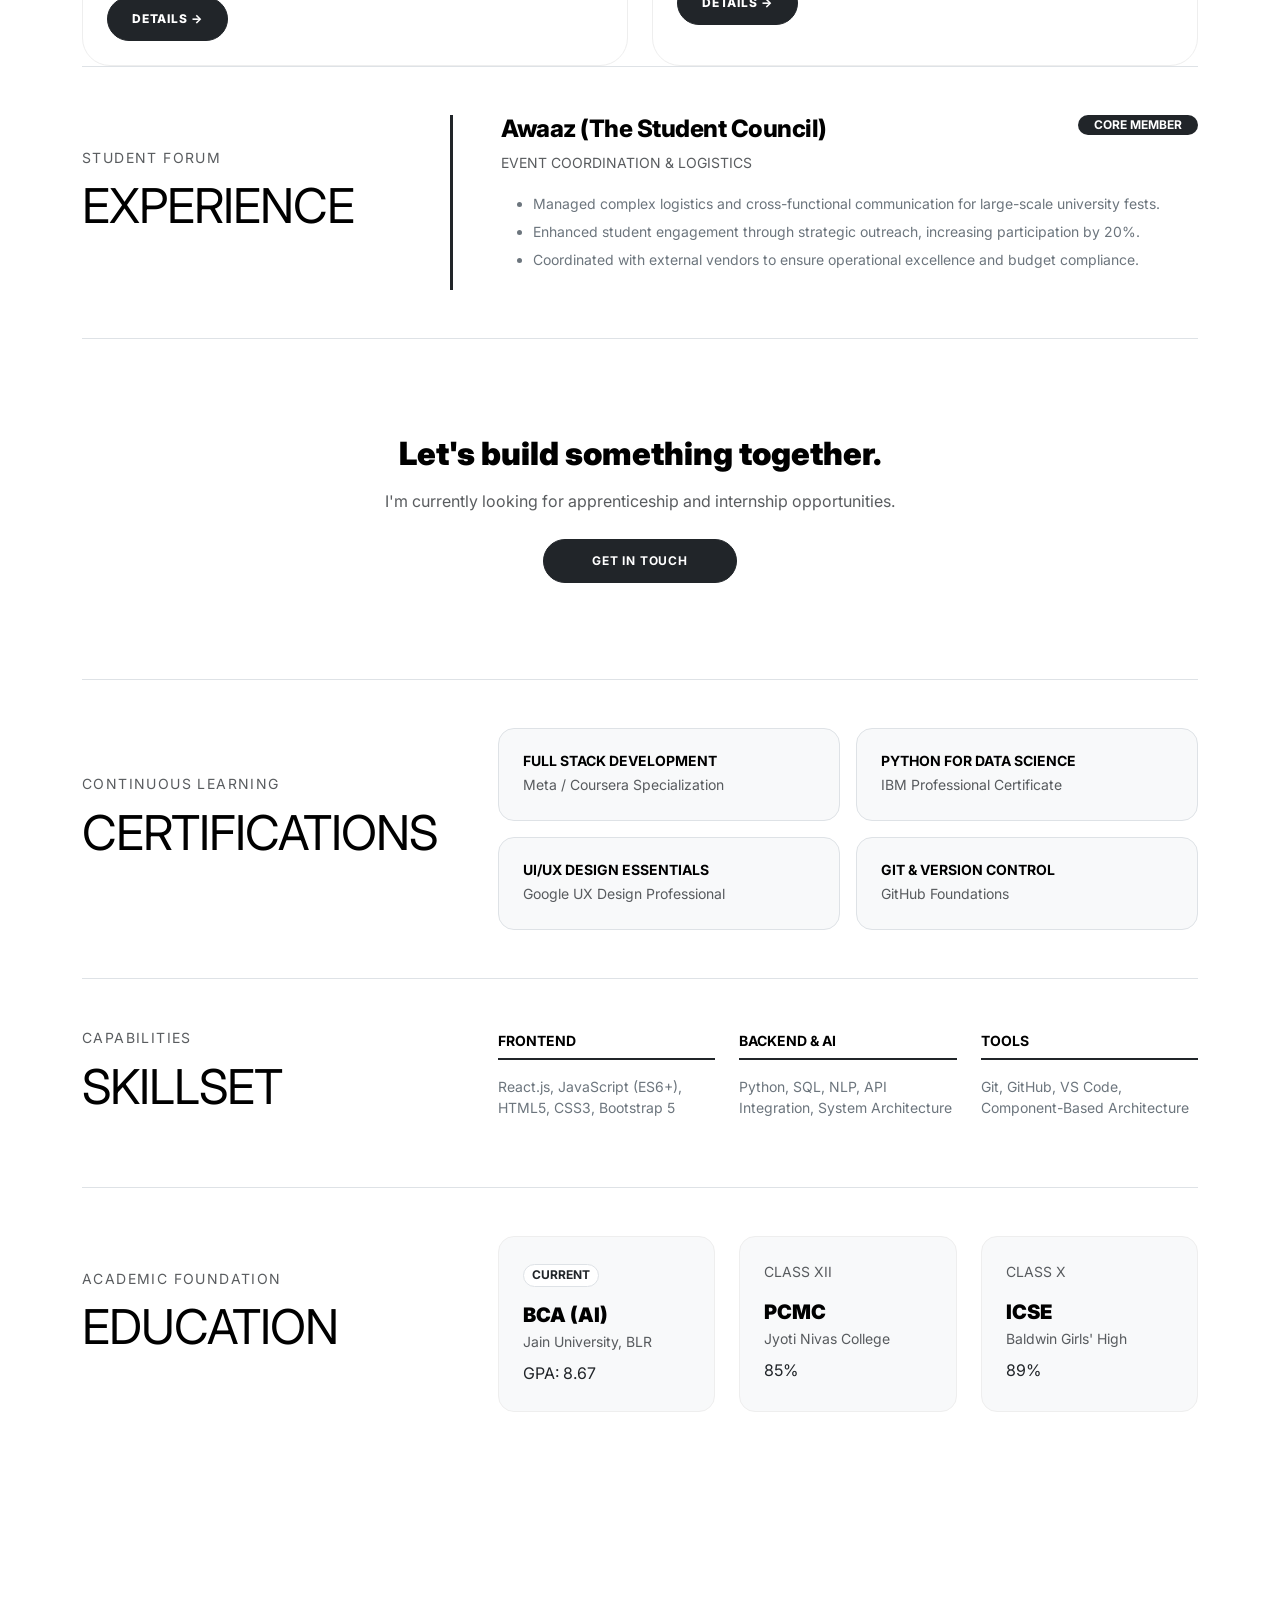
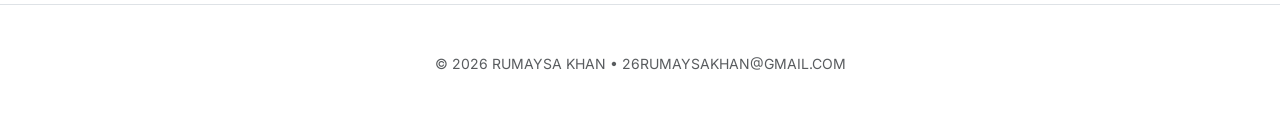
==== commit 64d179a3: "Update index.html" ====
--- a/index.html
+++ b/index.html
@@ -80,7 +80,7 @@
             <div class="row align-items-center">
                 <div class="col-lg-4 text-center text-lg-start mb-5 mb-lg-0">
                     <div class="profile-frame">
-                        <img src="assets/img/my-profile.jpg" alt="Rumaysa Khan" class="profile-img">
+                        <img src="assets/img/my-profile.JPG" alt="Rumaysa Khan" class="profile-img">
                     </div>
                 </div>
                 <div class="col-lg-8 ps-lg-5">
--- a/css/style.css
+++ b/css/style.css
@@ -298,3 +298,100 @@
     }
     }
 }
+/* --- SKILLS & EXPERIENCE MOBILE OPTIMIZATION --- */
+@media (max-width: 768px) {
+    /* 1. Scale down Section Titles */
+    .section-title {
+        font-size: 1.4rem !important;
+        margin-bottom: 1.5rem !important;
+        letter-spacing: 0.02rem;
+    }
+
+    /* 2. Compact the Experience Timeline */
+    .border-start.border-dark {
+        border-left-width: 2px !important;
+        padding-left: 15px !important;
+        margin-left: 2px;
+        margin-top: 10px !important; /* Overriding your 20px desktop gap */
+    }
+
+    .experience-item h4 {
+        font-size: 1.1rem;
+    }
+
+    /* 3. Compact Skills Grid */
+    .skill-item {
+        margin-bottom: 12px !important;
+    }
+
+    .skill-item h6 {
+        font-size: 0.65rem !important;
+        letter-spacing: 0.02rem;
+    }
+
+    .skill-underline {
+        border-bottom-width: 2px !important;
+    }
+
+    /* 4. Compact Education & Cert Cards */
+    .edu-card, .cert-card {
+        padding: 15px !important;
+        margin-bottom: 10px !important;
+    }
+
+    .edu-card h5, .cert-card h6 {
+        font-size: 0.9rem;
+    }
+
+    /* 5. Reduce overall scrolling length */
+    section {
+        padding: 40px 0 !important;
+    }
+    
+    .hero-section {
+        padding-bottom: 40px !important;
+    }
+}
+/* --- MOBILE-SPECIFIC OVERRIDES --- */
+@media (max-width: 767px) {
+    /* Shrink the massive 60px gap at the top */
+    :root {
+        --content-gap: 15px !important;
+        --nav-height: 60px !important;
+    }
+
+    body {
+        padding-top: 80px !important; /* Forces the content up */
+    }
+
+    /* Shrink the Section Headings */
+    .section-title {
+        font-size: 1.2rem !important;
+        margin-bottom: 1rem !important;
+    }
+
+    /* Make the Experience items much tighter */
+    .experience-item {
+        margin-bottom: 1.5rem !important;
+    }
+
+    .experience-item h4 {
+        font-size: 1rem !important;
+        margin-bottom: 2px !important;
+    }
+
+    /* Skills: Force them into a 2-column grid if they aren't already */
+    .skill-item {
+        padding: 5px !important;
+        margin-bottom: 10px !important;
+    }
+
+    /* Reduce the massive white space between sections */
+    section {
+        padding: 25px 0 !important;
+    }
+
+    .hero-section {
+        padding-bottom: 30px !important;
+    }
+}
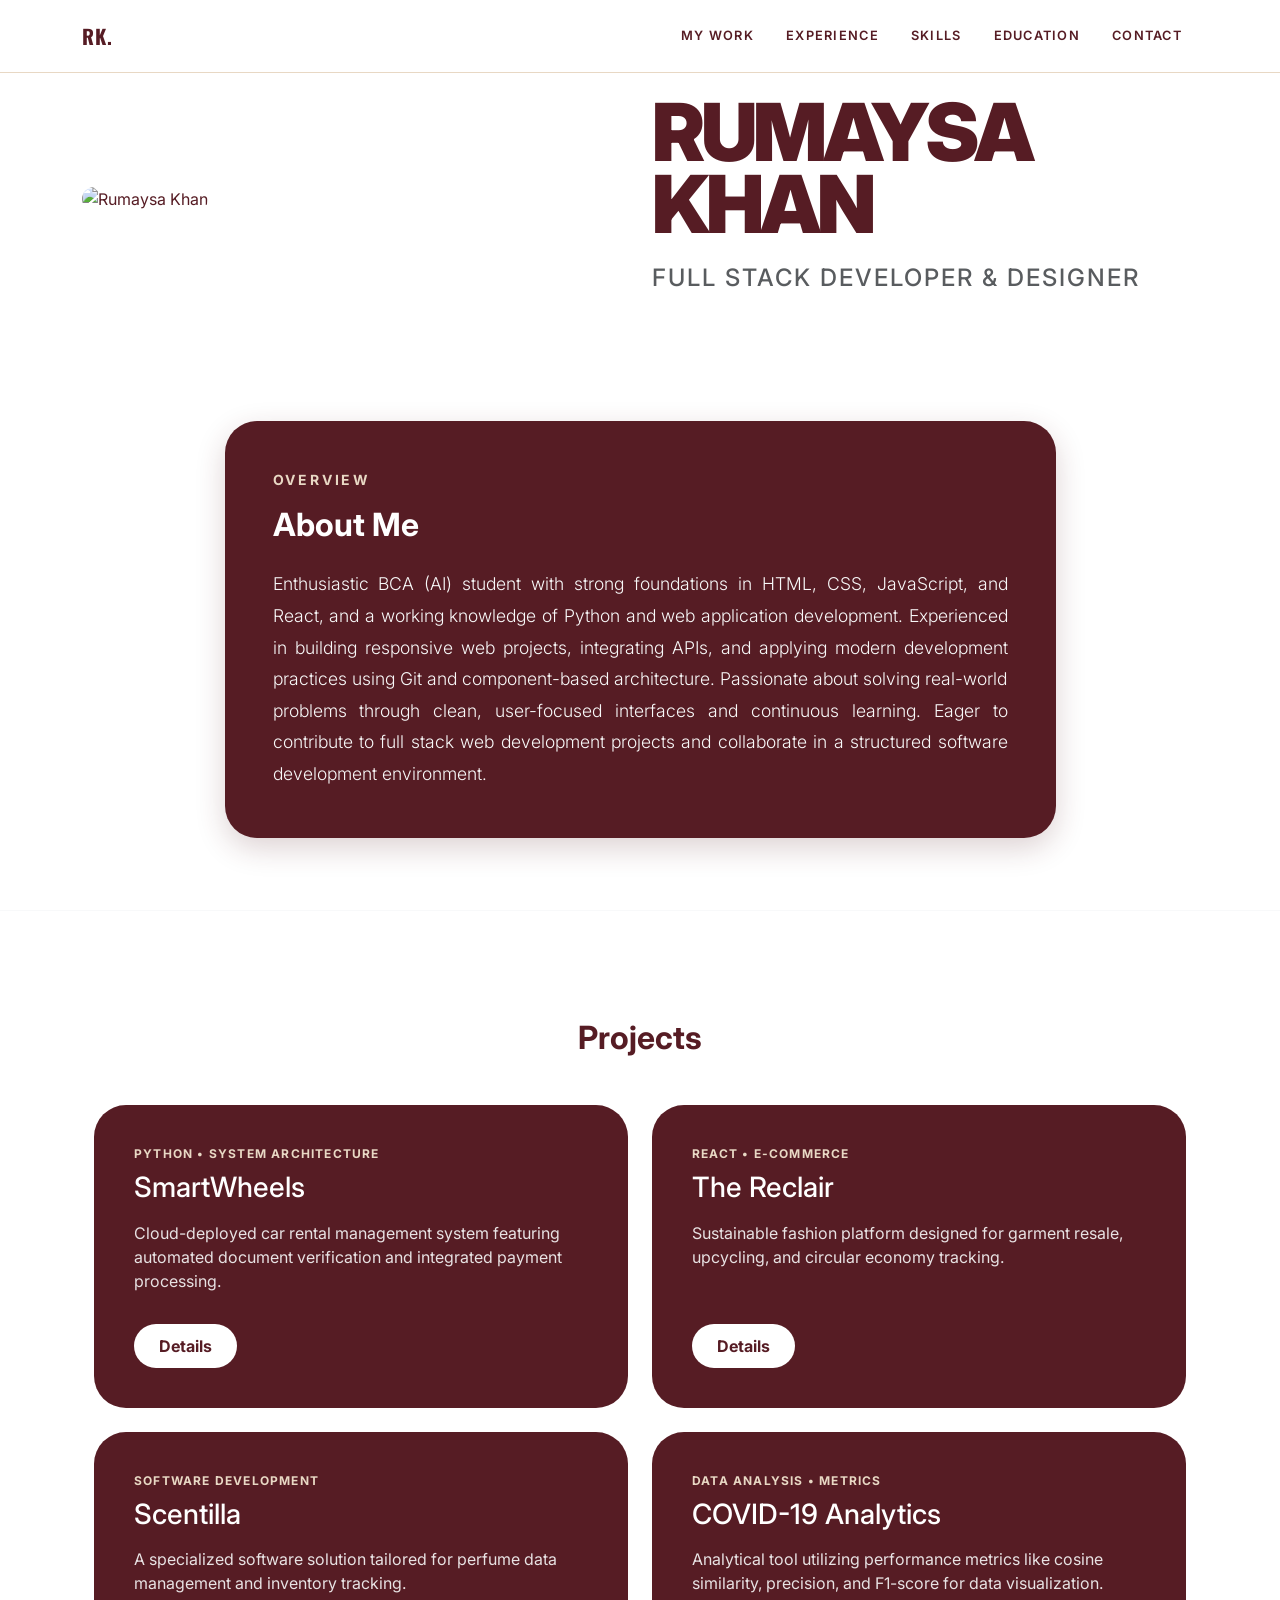
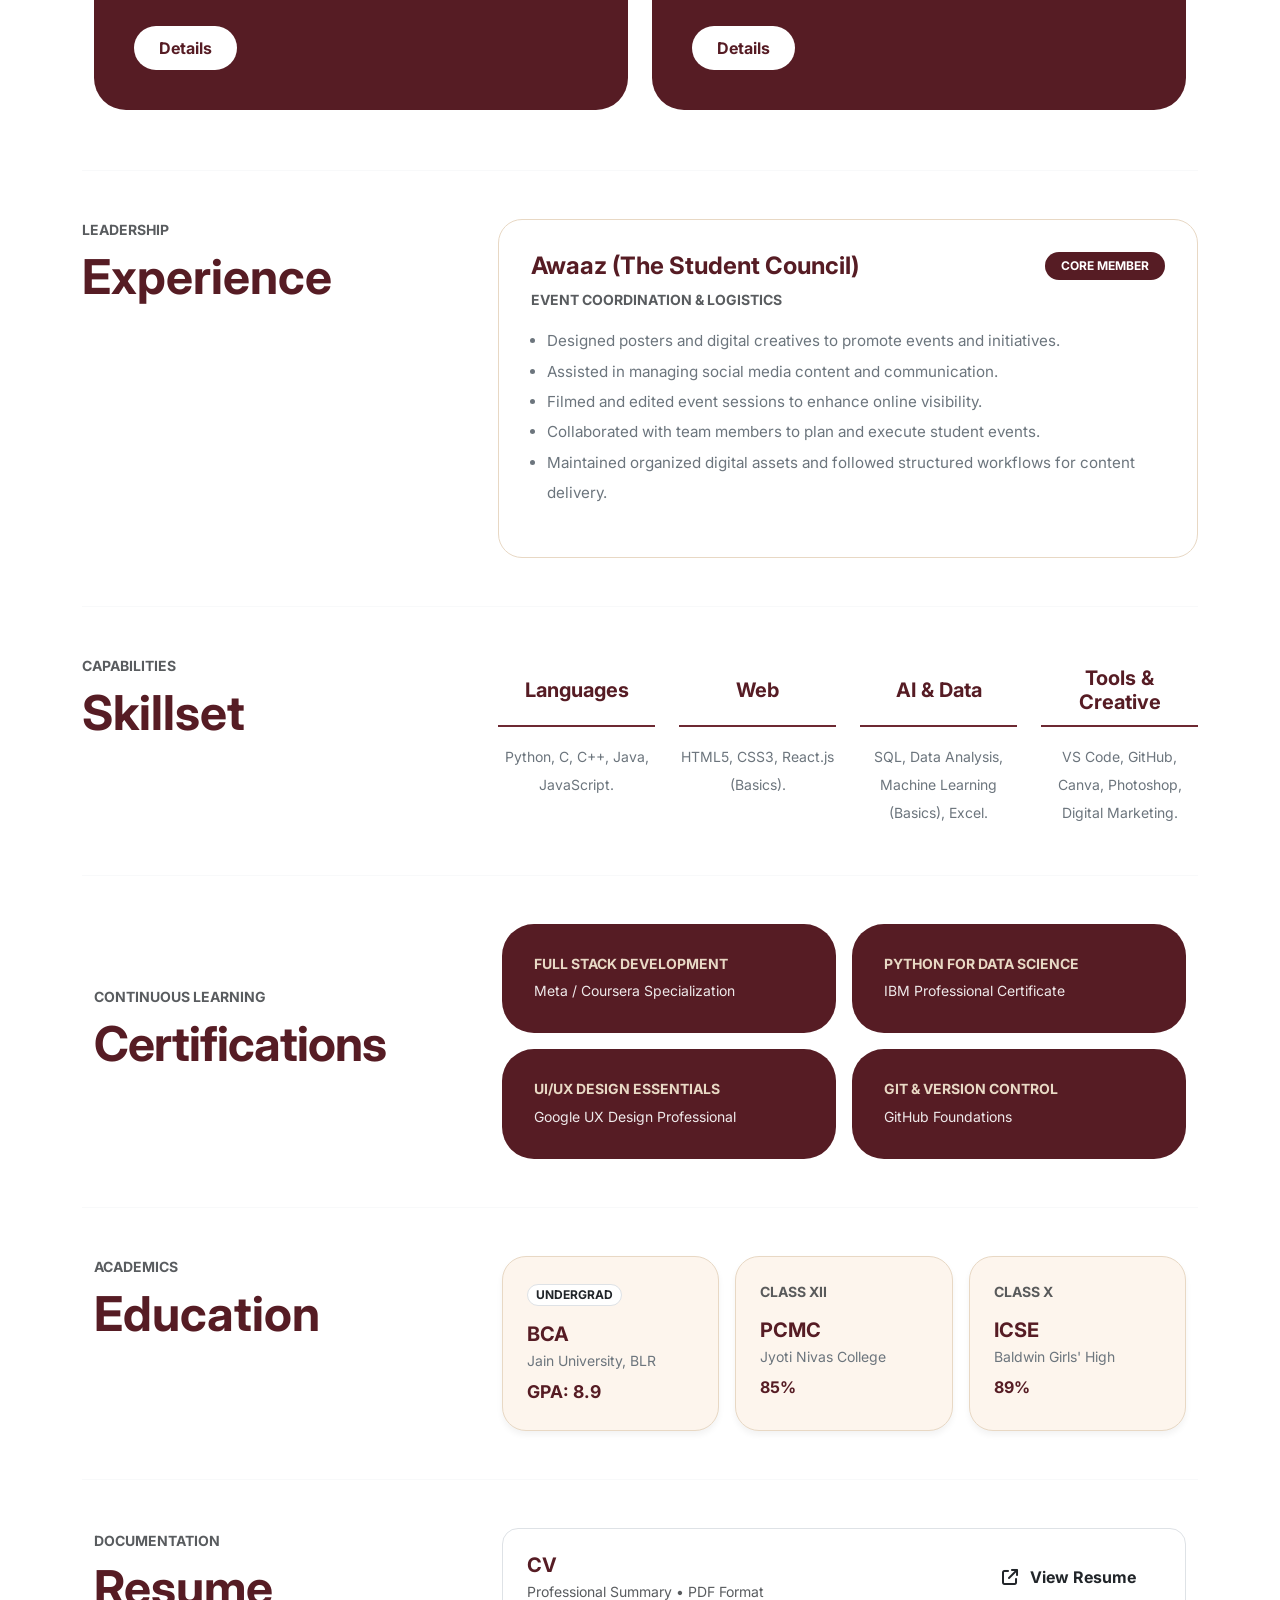
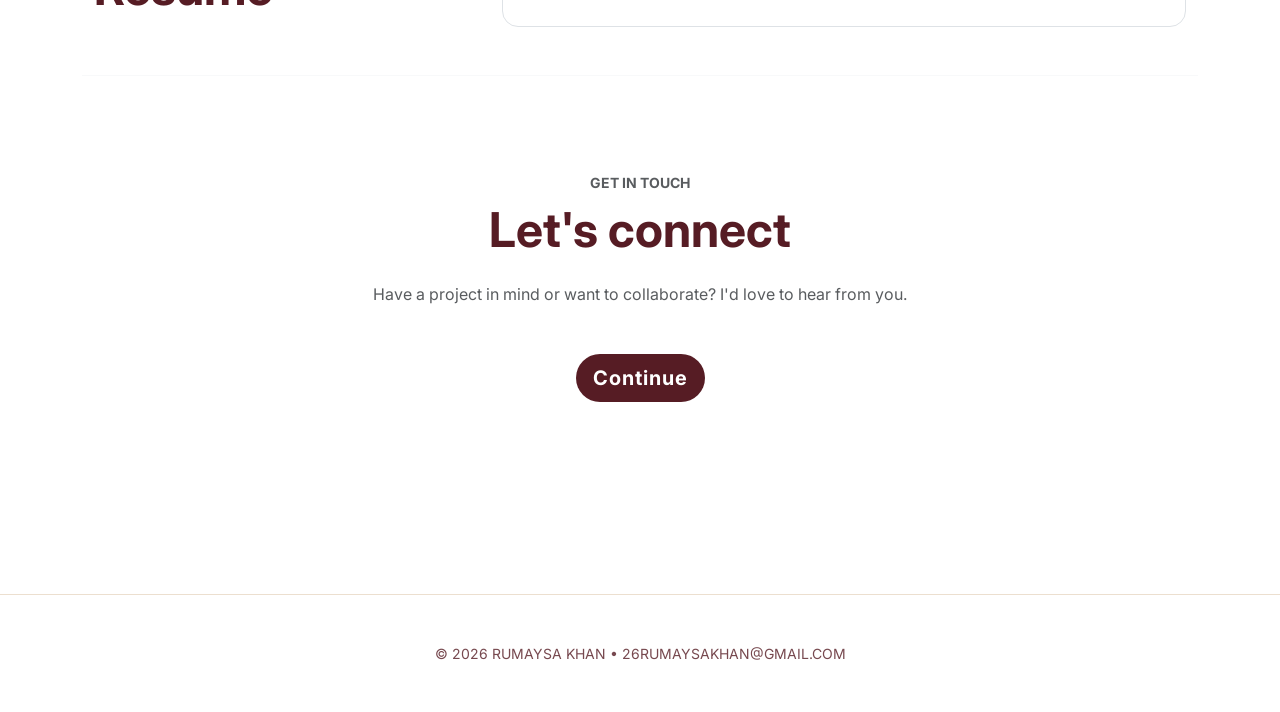
==== commit a338a9dd: "Update index.html" ====
--- a/index.html
+++ b/index.html
@@ -3,386 +3,682 @@
 <head>
     <meta charset="UTF-8">
     <meta name="viewport" content="width=device-width, initial-scale=1.0">
-    <title>Rumaysa Khan | Full Stack Developer Portfolio</title>
+    <title>Rumaysa Khan | Portfolio</title>
+    <!-- Bootstrap 5 -->
     <link href="https://cdn.jsdelivr.net/npm/bootstrap@5.3.0/dist/css/bootstrap.min.css" rel="stylesheet">
-    <link href="https://fonts.googleapis.com/css2?family=Inter:wght@300;400;500;600;700;800;900&display=swap" rel="stylesheet">
+    <!-- Google Fonts -->
+    <link href="https://fonts.googleapis.com/css2?family=Inter:wght@300;400;600;700&family=Oswald:wght@700&family=Mr+De+Haviland&display=swap" rel="stylesheet">
+    <!-- FontAwesome Icons -->
     <link rel="stylesheet" href="https://cdnjs.cloudflare.com/ajax/libs/font-awesome/6.4.0/css/all.min.css">
-    <link rel="stylesheet" href="css/style.css">
-<style>
-        /* Essential styles for the "Locked" state */
-        #portfolio-wrapper {
-            display: none;
+    <link href="https://fonts.googleapis.com/css2?family=Dancing+Script:wght@700&display=swap" rel="stylesheet">
+    
+    <style>
+        :root {
+            --primary-dark: #561c24;
+            --burgundy: #6D2932;
+            --clay-tan: #C7B7A3;
+            --warm-cream: #E8D8C4;
+            --soft-bg: #FDFBF9;
+        }
+
+        body {
+            font-family: 'Inter', sans-serif;
+            background-color: var(--soft-bg\\);
+            color: var(--primary-dark);
+            overflow-x: hidden;
+        }
+
+        /* --- Scroll Reveal --- */
+        .reveal {
             opacity: 0;
-            transition: opacity 0.5s ease-in;
-        }
-        .fw-black { font-weight: 900 !important; }
-        .tracking-widest { letter-spacing: 0.1em; }
-        .profile-frame { border: 2px solid #000; padding: 10px; display: inline-block; }
-        .profile-img { width: 100%; max-width: 300px; height: auto; }
-        .category-tag { font-size: 0.7rem; font-weight: 800; text-transform:uppercase; color: #666; display: block; margin-bottom: 5px; }
-        .project-card { border: 1px solid #eee; transition: transform 0.3s ease; }
-        .project-card:hover { transform: translateY(-5px); }
+            transform: translateY(30px);
+            transition: all 0.8s cubic-bezier(0.25, 1, 0.5, 1);
+        }
+        .reveal.active {
+            opacity: 1;
+            transform: translateY(0);
+        }
+
+        /* --- Global Navbar --- */
+        .navbar {
+            background-color: #fff !important;
+            border-bottom: 1px solid var(--warm-cream) !important;
+            z-index: 1050;
+        }
+        .navbar-brand {
+            font-family: 'Oswald', sans-serif;
+            letter-spacing: 1px;
+            color: var(--primary-dark) !important;
+        }
+        .nav-link {
+            color: var(--primary-dark) !important;
+            font-weight: 600;
+            font-size: 0.8rem;
+            letter-spacing: 0.1em;
+            transition: color 0.3s ease;
+        }
+        .nav-link:hover { color: var(--burgundy) !important; }
+
+        /* --- Page 1: Hero Splash --- */
+        .template-hero {
+            min-height: 100vh;
+            background-color: #fff;
+            position: relative;
+            display: flex;
+            align-items: center;
+            padding-top: 100px;
+            padding-bottom: 60px;
+            border-bottom: 1px solid var(--warm-cream);
+        }
+
+        .hero-giant-title {
+    position: absolute;
+    left: 50%;
+    top: 30%; /* Move up */
+    transform: translate(-50%, -50%);
+    font-family: 'Oswald', sans-serif;
+    font-size: 10vw !important; /* Smaller size */
+    font-weight: 700;
+    color: var(--burgundy);
+    line-height: 0.8;
+    letter-spacing: -0.02em;
+    text-transform: uppercase;
+    text-align: center;
+    width: 100%;
+    z-index: 1;
+    pointer-events: none;
+    user-select: none;
+}
+
+        .hero-content-layer {
+            position: relative;
+            z-index: 2;
+            width: 100%;
+            margin-top: 120px;
+        }
+
+        .hero-left-text {
+            font-size: 1.1rem;
+            line-height: 1.5;
+            color: var(--primary-dark);
+            font-weight: 400;
+            max-width: 280px;
+            margin-top: 40px;
+        }
+
+        .hero-portrait-container {
+            position: relative;
+            display: flex;
+            flex-direction: column;
+            align-items: center;
+            justify-content: center;
+            margin-top: 40px;
+        }
+
+        .template-circle-frame {
+            width: 310px;
+            height: 310px;
+            border-radius: 50%;
+            overflow: hidden;
+            background: var(--soft-bg);
+            display: flex;
+            align-items: center;
+            justify-content: center;
+        }
         
-        /* Modal Customization */
-        .modal-content { border-radius: 2rem !important; border: none !important; }
-        #toggleAuth { color: #000; text-decoration: underline; cursor: pointer; font-size: 0.85rem; font-weight: 700; }
-        .animate-fade-in { animation: fadeIn 0.5s ease; }
-        @keyframes fadeIn { from { opacity: 0; } to { opacity: 1; } }
+        
+        .template-circle-frame img {
+            width: 100%;
+            height: 100%;
+            object-fit: contain; 
+        }
+
+        /* --- Targeted Signature Styles --- */
+        .signature-wrapper {
+            position: relative;
+            height: 100%;
+            width: 100%;
+        }
+
+        .hero-script-signature {
+    font-family: 'Mr De Haviland', cursive;
+    font-size: 6rem !important; /* Smaller size */
+    color: var(--primary-dark); 
+    line-height: 0.5;
+    z-index: 3;
+    transform: rotate(-5deg);
+    pointer-events: none;
+    user-select: none;
+    position: absolute;
+    left: -40px;
+    top: -20px !important; /* Pushed higher up */
+    white-space: nowrap;
+}
+
+        .hero-domain-tag {
+            font-size: 0.85rem;
+            font-weight: 700;
+            letter-spacing: 0.15em;
+            color: var(--primary-dark);
+            text-transform: uppercase;
+        }
+
+        /* --- Pinterest Masonry Grid --- */
+        .pinterest-grid {
+            column-count: 2;
+            column-gap: 24px;
+        }
+        .project-card {
+            break-inside: avoid;
+            background: #fff;
+            border: 1px solid var(--warm-cream);
+            border-radius: 1.5rem;
+            margin-bottom: 24px;
+            overflow: hidden;
+            transition: all 0.4s cubic-bezier(0.16, 1, 0.3, 1);
+        }
+        .project-card:hover {
+            transform: translateY(-8px);
+            box-shadow: 0 12px 30px rgba(86, 28, 36, 0.08);
+            border-color: var(--clay-tan);
+        }
+        .category-tag {
+            font-size: 0.7rem;
+            font-weight: 700;
+            text-transform: uppercase;
+            color: var(--burgundy);
+            display: inline-block;
+            margin-bottom: 8px;
+        }
+        .btn-pinterest {
+            background-color: var(--burgundy);
+            color: #fff;
+            border: none;
+            transition: background 0.3s ease;
+        }
+        .btn-pinterest:hover { background-color: var(--primary-dark); color: #fff; }
+
+        /* --- Global Structural Components --- */
+        .info-card {
+            background: #fff;
+            border: 1px solid var(--warm-cream);
+            border-radius: 1.5rem;
+            padding: 2rem;
+        }
+        .edu-card {
+            background: var(--warm-cream);
+            color: var(--primary-dark);
+            border-radius: 1.5rem;
+        }
+
+        .contact-form-container {
+            background: #fff;
+            border: 1px solid var(--warm-cream);
+            border-radius: 2rem;
+        }
+        .form-control-aesthetic {
+            background-color: var(--soft-bg);
+            border: 1px solid var(--warm-cream);
+            border-radius: 1rem;
+            padding: 0.75rem 1.25rem;
+            color: var(--primary-dark);
+        }
+        .form-control-aesthetic:focus {
+            background-color: #fff;
+            border-color: var(--burgundy);
+            box-shadow: 0 0 0 3px rgba(109, 41, 50, 0.1);
+            outline: none;
+        }
+
+        /* --- Media Viewports --- */
+        @media(max-width: 991px) {
+    .hero-giant-title { font-size: 13vw !important; top: 25%; }
+    .hero-script-signature { 
+        font-size: 5rem !important; 
+        position: relative; 
+        top: -10px !important; 
+    }
+}
+        @media (max-width: 768px) {
+            .pinterest-grid { column-count: 1; }
+        }
     </style>
 </head>
-<body class="bg-white">
-
-    <div class="modal fade" id="loginModal" data-bs-backdrop="static" data-bs-keyboard="false" tabindex="-1">
-        <div class="modal-dialog modal-dialog-centered modal-sm">
-            <div class="modal-content shadow-lg">
-                <div class="modal-body p-4 text-center">
-                    <h3 class="fw-black mb-1" id="authTitle">Portal Access</h3>
-                    <p class="small text-muted mb-4" id="authSubtitle">Please sign in to continue</p>
+<body>
+
+    <!-- Navigation Global Bar -->
+    <nav class="navbar navbar-expand-lg fixed-top py-3">
+        <div class="container">
+            <a class="navbar-brand fw-bold" href="#">RK.</a>
+            <button class="navbar-toggler border-0" type="button" data-bs-toggle="collapse" data-bs-target="#navbarNav">
+                <span class="navbar-toggler-icon"></span>
+            </button>
+            <div class="collapse navbar-collapse" id="navbarNav">
+                <div class="navbar-nav ms-auto align-items-center small fw-bold text-uppercase tracking-widest">
+                    <a class="nav-link px-3" href="#projects">My Work</a>
+                    <a class="nav-link px-3" href="#experience">Experience</a>
+                    <a class="nav-link px-3" href="#skills">Skills</a>
+                    <a class="nav-link px-3" href="#education">Education</a>
+                    <a class="nav-link px-3" href="#contact">Contact</a>
+                </div>
+            </div>
+        </div>
+    </nav>
+
+    <div id="portfolio-wrapper">
+        
+        <!-- PAGE 1: Hero Composition Split Grid -->
+        <!--<header class="template-hero">
+            <div class="hero-giant-title">RUMAYSA KHAN</div>
+
+            <div class="hero-content-layer">
+                <div class="container">
+                    <div class="row align-items-center position-relative">
+                        
+                        <div class="col-lg-3">
+                            <div class="hero-left-text">
+                            </div>
+                        </div>
+                        
+                        <div class="col-lg-6 d-flex justify-content-center my-4 my-lg-0">
+                            <div class="hero-portrait-container">
+                                <div class="template-circle-frame">
+                                    
+                                    <img src="assets/img/my-profile-removebg-preview.png" alt="Rumaysa Khan">
+                                </div>
+                            </div>
+                        </div>
+                        
+                        <div class="col-lg-3 position-relative">
+                            <div class="signature-wrapper">
+                            </div>
+                        </div>
+
+                    </div>
+                </div>
+            </div>
+        </header> -->
+
+       <section class="container py-5 mt-5">
+    <div class="row align-items-center">
+        <div class="col-md-6 text-center text-md-start">
+            <img src="assets/img/my-profile-removebg-preview.png" alt="Rumaysa Khan" 
+                 class="img-fluid rounded-4" 
+                 style="max-width: 300px; box-shadow: none;">
+        </div>
+
+        <div class="col-md-6 mt-4 mt-md-0">
+            <h1 class="display-1" style="font-weight: 900; letter-spacing: -4px; line-height: 0.9; color: #561c24;">
+                RUMAYSA<br>KHAN
+            </h1>
+            <p class="h4 mt-4 fw-medium text-muted" style="letter-spacing: 2px; text-transform: uppercase;">
+                Full Stack Developer & Designer
+            </p>
+        </div>
+    </div>
+</section>
+
+        <!-- PAGE 2: Profile Overview Definition Statement -->
+        <section id="about" class="py-5 bg-white border-bottom border-light reveal">
+            <div class="container py-4">
+                <div class="row justify-content-center">
+                    <div class="col-lg-9">
+                        <div style="background-color: #561c24; border-radius: 2rem; padding: 3rem; color: #fff; box-shadow: 0 10px 30px rgba(86, 28, 36, 0.2);">
+                            <p class="text-uppercase tracking-widest small fw-bold mb-3" style="color: #E8D8C4; letter-spacing: 0.2em;">Overview</p>
+                            <h2 class="fw-bold mb-4" style="color: #fff;">About Me</h2>
+                            <div class="lead" style="line-height: 1.8; color: #f8f8f8; text-align: justify; font-size: 1.1rem;">
+                                Enthusiastic BCA (AI) student with strong foundations in HTML, CSS, JavaScript, and React, and a working knowledge of Python and web application development. Experienced in building responsive web projects, integrating APIs, and applying modern development practices using Git and component-based architecture. Passionate about solving real-world problems through clean, user-focused interfaces and continuous learning. Eager to contribute to full stack web development projects and collaborate in a structured software development environment.
+                            </div>
+                        </div>
+                    </div>
+                </div>
+            </div>
+        </section>
+        
+
+        <main class="container py-5">
+            
+            <!-- Projects Section (Pinterest Masonry Layout) -->
+       <section id="projects" class="section-block reveal" style="padding: 60px 0;">
+    <div class="container">
+        <h2 class="fw-bold mb-5 text-center">Projects</h2>
+        <div class="row g-4">
+            
+            <div class="col-md-6">
+                <div style="background-color: #561c24; border-radius: 2rem; padding: 2.5rem; color: #fff; height: 100%; display: flex; flex-direction: column;">
+                    <span style="font-size: 0.75rem; font-weight: 700; text-transform: uppercase; color: #E8D8C4; letter-spacing: 0.1em;">Python • System Architecture</span>
+                    <h3 class="mt-2 mb-3">SmartWheels</h3>
+                    <p style="color: #f8f8f8; opacity: 0.9; flex-grow: 1;">Cloud-deployed car rental management system featuring automated document verification and integrated payment processing.</p>
+                    <a href="project-pages/smartwheels.html" style="display: inline-block; padding: 10px 25px; background: #fff; color: #561c24; text-decoration: none; border-radius: 50px; font-weight: bold; width: fit-content; margin-top: 15px;">Details</a>
+                </div>
+            </div>
+
+            <div class="col-md-6">
+                <div style="background-color: #561c24; border-radius: 2rem; padding: 2.5rem; color: #fff; height: 100%; display: flex; flex-direction: column;">
+                    <span style="font-size: 0.75rem; font-weight: 700; text-transform: uppercase; color: #E8D8C4; letter-spacing: 0.1em;">React • E-Commerce</span>
+                    <h3 class="mt-2 mb-3">The Reclair</h3>
+                    <p style="color: #f8f8f8; opacity: 0.9; flex-grow: 1;">Sustainable fashion platform designed for garment resale, upcycling, and circular economy tracking.</p>
+                    <a href="project-pages/reclair.html" style="display: inline-block; padding: 10px 25px; background: #fff; color: #561c24; text-decoration: none; border-radius: 50px; font-weight: bold; width: fit-content; margin-top: 15px;">Details</a>
+                </div>
+            </div>
+
+            <div class="col-md-6">
+                <div style="background-color: #561c24; border-radius: 2rem; padding: 2.5rem; color: #fff; height: 100%; display: flex; flex-direction: column;">
+                    <span style="font-size: 0.75rem; font-weight: 700; text-transform: uppercase; color: #E8D8C4; letter-spacing: 0.1em;">Software Development</span>
+                    <h3 class="mt-2 mb-3">Scentilla</h3>
+                    <p style="color: #f8f8f8; opacity: 0.9; flex-grow: 1;">A specialized software solution tailored for perfume data management and inventory tracking.</p>
+                    <a href="project-pages/scentilla.html" style="display: inline-block; padding: 10px 25px; background: #fff; color: #561c24; text-decoration: none; border-radius: 50px; font-weight: bold; width: fit-content; margin-top: 15px;">Details</a>
+                </div>
+            </div>
+
+            <div class="col-md-6">
+                <div style="background-color: #561c24; border-radius: 2rem; padding: 2.5rem; color: #fff; height: 100%; display: flex; flex-direction: column;">
+                    <span style="font-size: 0.75rem; font-weight: 700; text-transform: uppercase; color: #E8D8C4; letter-spacing: 0.1em;">Data Analysis • Metrics</span>
+                    <h3 class="mt-2 mb-3">COVID-19 Analytics</h3>
+                    <p style="color: #f8f8f8; opacity: 0.9; flex-grow: 1;">Analytical tool utilizing performance metrics like cosine similarity, precision, and F1-score for data visualization.</p>
+                    <a href="project-pages/covid-analysis.html" style="display: inline-block; padding: 10px 25px; background: #fff; color: #561c24; text-decoration: none; border-radius: 50px; font-weight: bold; width: fit-content; margin-top: 15px;">Details</a>
+                </div>
+                </div>
+        </div>
+    </div>
+</section>
+
+    <!-- Modal -->
+    <div class="modal fade" id="imageModal" tabindex="-1" aria-hidden="true">
+        <div class="modal-dialog modal-dialog-centered modal-xl">
+            <div class="modal-content border-0">
+                <div class="modal-body p-0">
+                    <img src="" id="modalImage" class="img-fluid rounded-4 shadow-lg w-100" alt="Project Preview">
+                </div>
+            </div>
+        </div>
+    </div>
+
+    <!--experience section-->
+            <section id="experience" class="py-5 border-top border-light reveal">
+    <div class="row">
+        <div class="col-lg-4 mb-4 mb-lg-0">
+            <p class="text-uppercase tracking-widest small fw-bold text-muted mb-2">Leadership</p>
+            <h2 class="display-5 fw-bold">Experience</h2>
+        </div>
+        <div class="col-lg-8 ps-lg-5">
+            <div class="info-card">
+                <div class="d-flex justify-content-between align-items-start flex-wrap gap-2 mb-2">
+                    <h4 class="fw-bold mb-0">Awaaz (The Student Council)</h4>
+                    <span class="badge rounded-pill px-3 py-2" style="background: var(--primary-dark); font-size: 0.75rem;">CORE MEMBER</span>
+                </div>
+                <p class="fw-bold small text-muted text-uppercase tracking-wider mb-3">Event Coordination & Logistics</p>
+                <ul class="text-secondary lh-lg ps-3" style="font-size: 0.95rem;">
+                    <li>Designed posters and digital creatives to promote events and initiatives.</li>
+                    <li>Assisted in managing social media content and communication.</li>
+                    <li>Filmed and edited event sessions to enhance online visibility.</li>
+                    <li>Collaborated with team members to plan and execute student events.</li>
+                    <li>Maintained organized digital assets and followed structured workflows for content delivery.</li>
+                </ul>
+            </div>
+        </div>
+    </div>
+</section>
+            <!-- Skills Section -->
+<!-- Skills Section -->
+<section id="skills" class="py-5 border-top border-light reveal">
+    <div class="row">
+        <div class="col-lg-4 mb-4 mb-lg-0">
+            <p class="text-uppercase tracking-widest small fw-bold text-muted mb-2">Capabilities</p>
+            <h2 class="display-5 fw-bold">Skillset</h2>
+        </div>
+        <div class="col-lg-8 ps-lg-5">
+            <style>
+                .skills-grid {
+                    display: grid;
+                    grid-template-columns: repeat(4, 1fr);
+                    gap: 1.5rem;
+                }
+                .skill-heading {
+                    min-height: 4.5rem; /* Ensures consistent vertical height for borders */
+                    margin-bottom: 1rem;
+                    border-bottom: 2px solid var(--burgundy);
+                    display: flex;
+                    justify-content: center; /* Horizontally centers the heading */
+                    align-items: center;     /* Vertically centers the heading */
+                    text-align: center;
+                }
+            </style>
+            
+            <div class="skills-grid">
+                <!-- Languages -->
+                <div class="skill-col">
+                    <div class="skill-heading">
+                        <h5 class="fw-bold mb-0">Languages</h5>
+                    </div>
+                    <p class="small text-secondary lh-lg mb-0 text-center">Python, C, C++, Java, JavaScript.</p>
+                </div>
+                <!-- Web -->
+                <div class="skill-col">
+                    <div class="skill-heading">
+                        <h5 class="fw-bold mb-0">Web</h5>
+                    </div>
+                    <p class="small text-secondary lh-lg mb-0 text-center">HTML5, CSS3, React.js (Basics).</p>
+                </div>
+                <!-- AI & Data -->
+                <div class="skill-col">
+                    <div class="skill-heading">
+                        <h5 class="fw-bold mb-0">AI & Data</h5>
+                    </div>
+                    <p class="small text-secondary lh-lg mb-0 text-center">SQL, Data Analysis, Machine Learning (Basics), Excel.</p>
+                </div>
+                <!-- Tools & Creative -->
+                <div class="skill-col">
+                    <div class="skill-heading">
+                        <!-- Used <br> to ensure the text centers correctly as a block -->
+                        <h5 class="fw-bold mb-0">Tools &<br>Creative</h5>
+                    </div>
+                    <p class="small text-secondary lh-lg mb-0 text-center">VS Code, GitHub, Canva, Photoshop, Digital Marketing.</p>
+                </div>
+            </div>
+        </div>
+    </div>
+</section>
+
+  <!-- Certifications Section -->
+<!-- Certifications Section -->
+<section id="certifications" class="py-5 border-top border-light reveal">
+    <div class="container">
+        <div class="row align-items-center">
+            <div class="col-lg-4 mb-4 mb-lg-0">
+                <p class="text-uppercase tracking-widest small fw-bold text-muted mb-2">Continuous Learning</p>
+                <h2 class="display-5 fw-bold mb-4" style="font-family: 'Inter'; letter-spacing: -1px;">Certifications</h2>
+            </div>
+            <div class="col-lg-8 ps-lg-5">
+                <div class="row g-3">
                     
-                    <form id="authForm">
-                        <input type="email" id="email" class="form-control mb-3 rounded-pill bg-light border-0 px-3" placeholder="Email" required>
-                        <input type="password" id="password" class="form-control mb-4 rounded-pill bg-light border-0 px-3" placeholder="Password" required>
-                        <button type="submit" id="authBtn" class="btn btn-dark w-100 rounded-pill fw-bold">SIGN IN</button>
-                    </form>
-
-                    <div class="mt-3">
-                        <span id="toggleAuth">Need an account? Register</span>
-                    </div>
-                </div>
-            </div>
-        </div>
-    </div>
-
-   <nav class="navbar navbar-expand-lg fixed-top bg-white border-bottom py-3">
+                    <!-- Certification Item -->
+                    <div class="col-md-6">
+                        <div style="background-color: #561c24; border-radius: 2rem; padding: 2rem; height: 100%; transition: transform 0.3s ease;">
+                            <h6 class="fw-bold text-uppercase small" style="color: #E8D8C4; margin-bottom: 0.5rem;">Full Stack Development</h6>
+                            <p class="small mb-0" style="color: #ffffff; opacity: 0.9;">Meta / Coursera Specialization</p>
+                        </div>
+                    </div>
+
+                    <!-- Certification Item -->
+                    <div class="col-md-6">
+                        <div style="background-color: #561c24; border-radius: 2rem; padding: 2rem; height: 100%; transition: transform 0.3s ease;">
+                            <h6 class="fw-bold text-uppercase small" style="color: #E8D8C4; margin-bottom: 0.5rem;">Python for Data Science</h6>
+                            <p class="small mb-0" style="color: #ffffff; opacity: 0.9;">IBM Professional Certificate</p>
+                        </div>
+                    </div>
+
+                    <!-- Certification Item -->
+                    <div class="col-md-6">
+                        <div style="background-color: #561c24; border-radius: 2rem; padding: 2rem; height: 100%; transition: transform 0.3s ease;">
+                            <h6 class="fw-bold text-uppercase small" style="color: #E8D8C4; margin-bottom: 0.5rem;">UI/UX Design Essentials</h6>
+                            <p class="small mb-0" style="color: #ffffff; opacity: 0.9;">Google UX Design Professional</p>
+                        </div>
+                    </div>
+
+                    <!-- Certification Item -->
+                    <div class="col-md-6">
+                        <div style="background-color: #561c24; border-radius: 2rem; padding: 2rem; height: 100%; transition: transform 0.3s ease;">
+                            <h6 class="fw-bold text-uppercase small" style="color: #E8D8C4; margin-bottom: 0.5rem;">Git & Version Control</h6>
+                            <p class="small mb-0" style="color: #ffffff; opacity: 0.9;">GitHub Foundations</p>
+                        </div>
+                    </div>
+
+                </div>
+            </div>
+        </div>
+    </div>
+</section>
+
+            <!-- Education Section -->
+           <section id="education" class="py-5 border-top border-light reveal">
     <div class="container">
-        <a class="navbar-brand fw-extrabold" href="#">RK<span>.</span></a>
+        <div class="row">
+            <div class="col-lg-4 mb-4 mb-lg-0">
+                <p class="text-uppercase tracking-widest small fw-bold text-muted mb-2">Academics</p>
+                <h2 class="display-5 fw-bold">Education</h2>
+            </div>
+            <div class="col-lg-8 ps-lg-5">
+                <div class="row g-3">
+                    
+                    <!-- Undergrad Card -->
+                    <div class="col-md-4">
+                        <div class="edu-card-interactive p-4 h-100" style="background-color: #FDF5ED; border: 1px solid #E8D8C4; border-radius: 1.5rem; transition: all 0.4s ease; cursor: default;">
+                            <span class="badge bg-white text-dark rounded-pill mb-3 fw-bold small border">UNDERGRAD</span>
+                            <h5 class="fw-bold mb-1" style="color: #561c24;">BCA</h5>
+                            <p class="small mb-2" style="color: #6c757d;">Jain University, BLR</p>
+                            <p class="fw-bold mb-0" style="font-size: 1.1rem; color: #561c24;">GPA: 8.9</p>
+                        </div>
+                    </div>
+
+                    <!-- Class XII Card -->
+                    <div class="col-md-4">
+                        <div class="edu-card-interactive p-4 h-100" style="background-color: #FDF5ED; border: 1px solid #E8D8C4; border-radius: 1.5rem; transition: all 0.4s ease; cursor: default;">
+                            <span class="text-muted small fw-bold mb-3 d-block text-uppercase">Class XII</span>
+                            <h5 class="fw-bold mb-1" style="color: #561c24;">PCMC</h5>
+                            <p class="small mb-2" style="color: #6c757d;">Jyoti Nivas College</p>
+                            <p class="fw-bold mb-0" style="color: #561c24;">85%</p>
+                        </div>
+                    </div>
+
+                    <!-- Class X Card -->
+                    <div class="col-md-4">
+                        <div class="edu-card-interactive p-4 h-100" style="background-color: #FDF5ED; border: 1px solid #E8D8C4; border-radius: 1.5rem; transition: all 0.4s ease; cursor: default;">
+                            <span class="text-muted small fw-bold mb-3 d-block text-uppercase">Class X</span>
+                            <h5 class="fw-bold mb-1" style="color: #561c24;">ICSE</h5>
+                            <p class="small mb-2" style="color: #6c757d;">Baldwin Girls' High</p>
+                            <p class="fw-bold mb-0" style="color: #561c24;">89%</p>
+                        </div>
+                    </div>
+
+                </div>
+            </div>
+        </div>
+    </div>
+    <style>
+    .edu-card-interactive {
+        /* Add a smooth transition for the shadow and transform */
+        transition: all 0.4s cubic-bezier(0.175, 0.885, 0.32, 1.275) !important;
+        box-shadow: 0 4px 6px rgba(0,0,0,0.05);
+    }
+
+    .edu-card-interactive:hover {
+        background-color: #ffffff !important; /* Brightens slightly on hover */
+        transform: translateY(-10px) scale(1.03); /* Pops up and grows slightly */
+        border-color: #561c24 !important;
+        box-shadow: 0 20px 25px -5px rgba(86, 28, 36, 0.15); /* Adds a soft, colored shadow */
+        z-index: 10;
+    }
+</style>
+</section>
+
+<!--resume section-->
+<section id="resume" class="py-5 border-top border-light reveal">
+    <div class="container">
+        <div class="row align-items-center">
+            <div class="col-lg-4 mb-4 mb-lg-0">
+                <p class="text-uppercase tracking-widest small fw-bold text-muted mb-2">Documentation</p>
+                <h2 class="display-5 fw-bold">Resume</h2>
+            </div>
+            <div class="col-lg-8 ps-lg-5">
+                <div class="info-card d-flex align-items-center justify-content-between p-4 border rounded-4">
+                    <div>
+                        <h5 class="fw-bold mb-1">CV</h5>
+                        <p class="small text-muted mb-0">Professional Summary • PDF Format</p>
+                    </div>
+                   <a href="https://drive.google.com/drive/folders/1KDLtZ1AvRWjEWkLkPrQnFHPT_oypRzMr?usp=drive_link" 
+   target="_blank" 
+   class="btn btn-maroon rounded-pill px-4 py-2 fw-bold" 
+   style="transition: all 0.3s ease;">
+   <i class="fa-solid fa-arrow-up-right-from-square me-2"></i> View Resume
+</a>
+                </div>
+            </div>
+        </div>
+    </div>
+</section>
+
+            <!-- Functional Contact Section -->
+          <section id="contact" class="py-5 border-top border-light reveal text-center">
+    <div class="container py-5">
+        <div class="row justify-content-center">
+            <div class="col-lg-8">
+                <p class="text-uppercase tracking-widest small fw-bold text-muted mb-2">Get In Touch</p>
+                <h2 class="display-5 fw-bold mb-4">Let's connect</h2>
+                <p class="text-muted mb-5">Have a project in mind or want to collaborate? I'd love to hear from you.</p>
+                
+                <a href="contact.html" class="btn btn-lg px-3 py-2 rounded-pill fw-bold text-white" 
+                   style="background-color: #561c24; transition: all 0.3s ease; letter-spacing: 1px;">
+                    Continue
+                </a>
+            </div>
+        </div>
+    </div>
+</section>
+
+        </main>
+
+        <footer class="py-5 text-center border-top small mt-5" style="border-color: var(--warm-cream) !important; color: var(--primary-dark); opacity: 0.8;">
+            © 2026 RUMAYSA KHAN • 26RUMAYSAKHAN@GMAIL.COM
+        </footer>
         
-        <button class="navbar-toggler border-0" type="button" data-bs-toggle="collapse" data-bs-target="#navbarNav" aria-controls="navbarNav" aria-expanded="false" aria-label="Toggle navigation">
-            <span class="navbar-toggler-icon"></span>
-        </button>
-
-        <div class="collapse navbar-collapse" id="navbarNav">
-            <div class="navbar-nav ms-auto align-items-center small fw-bold text-uppercase tracking-widest">
-                <a class="nav-link px-3" href="#projects">Projects</a>
-                <a class="nav-link px-3" href="#experience">Experience</a>
-                <a class="nav-link px-3 d-none d-md-block" href="#education">Education</a>
-                <a class="nav-link px-3" href="contact.html">Contact</a>
-                
-                <div id="auth-zone" class="ms-lg-3 mt-3 mt-lg-0">
-                    <button class="btn btn-dark btn-sm rounded-pill px-4" data-bs-toggle="modal" data-bs-target="#loginModal">LOGIN</button>
-                </div>
-            </div>
-        </div>
-    </div>
-</nav>
-    <header class="hero-section bg-white border-bottom">
-        <div class="container">
-            <div class="row align-items-center">
-                <div class="col-lg-4 text-center text-lg-start mb-5 mb-lg-0">
-                    <div class="profile-frame">
-                        <img src="assets/img/my-profile.JPG" alt="Rumaysa Khan" class="profile-img">
-                    </div>
-                </div>
-                <div class="col-lg-8 ps-lg-5">
-                    <p class="text-uppercase tracking-widest small fw-black text-muted mb-2">Portfolio 2026</p>
-                    <h1 class="display-4 fw-black mb-4">RUMAYSA KHAN</h1>
-                    <p class="lead text-secondary about-text">
-                       <p style="text-align: justify;">  Enthusiastic BCA (AI) student with strong foundations in HTML, CSS, JavaScript, and React, and a working knowledge of Python and web application development. Experienced in building responsive web projects, integrating APIs, and applying modern development practices using Git and component-based architecture. Passionate about solving real-world problems through clean, user-focused interfaces and continuous learning. Eager to contribute to full-stack web development projects and collaborate in a structured software development environment.
-                    </p>
-                    </p>
-                </div>
-            </div>
-        </div>
-    </header>
-
-    <main class="container py-5">
-        
-       <section id="projects" class="mb-5 pb-5">
-    <h2 class="section-title mb-5">Projects</h2>
-    <div class="row g-4">
-        
-        <div class="col-md-6">
-            <div class="card project-card h-100">
-                <img src="assets/img/sw-1.png" class="card-img-top" alt="SmartWheels">
-                <div class="card-body p-4">
-                    <span class="category-tag mb-2">Python • System Design</span>
-                    <h4 class="fw-bold">SmartWheels</h4>
-                    <p class="small text-muted">A robust car booking system featuring real-time inventory tracking, secure user authentication, and an automated booking ledger.</p>
-                    <a href="project-pages/smartwheels.html" class="btn btn-dark btn-sm rounded-pill mt-2 px-4">Details →</a>
-                </div>
-            </div>
-        </div>
-
-        <div class="col-md-6">
-            <div class="card project-card h-100">
-                <img src="assets/img/reclair-1.jpeg" class="card-img-top" alt="The Reclair">
-                <div class="card-body p-4">
-                    <span class="category-tag mb-2">React • Sustainability</span>
-                    <h4 class="fw-bold">The Reclair</h4>
-                    <p class="small text-muted">An e-commerce platform dedicated to the circular economy, focusing on the resale and upcycling of clothing and accessories.</p>
-                    <a href="project-pages/reclair.html" class="btn btn-dark btn-sm rounded-pill mt-2 px-4">Details →</a>
-                </div>
-            </div>
-        </div>
-
-        <div class="col-md-6">
-    <div class="card project-card h-100">
-        <img src="assets/img/scentilla-1.png" class="card-img-top" alt="Scentilla E-commerce">
-        <div class="card-body p-4">
-            <span class="category-tag mb-2">Frontend • JavaScript • UX/UI</span>
-            <h4 class="fw-bold">Scentilla</h4>
-            <p class="small text-muted">A luxury fragrance e-commerce experience featuring dynamic product filtering, interactive scent profiles, and a seamless responsive interface.</p>
-            <a href="project-pages/scentilla.html" class="btn btn-dark btn-sm rounded-pill mt-2 px-4">Details →</a>
-        </div>
-    </div>
-</div>
-
-        <div class="col-md-6">
-    <div class="card project-card h-100">
-        <img src="assets/img/covid-1.png" class="card-img-top" alt="COVID-19 Analysis">
-        <div class="card-body p-4">
-            <span class="category-tag mb-2">Data Science • Python • Visualization</span>
-            <h4 class="fw-bold">COVID-19 Global Trends</h4>
-            <p class="small text-muted">A comprehensive data analysis project tracking global infection rates and vaccination trends using Pandas and Matplotlib.</p>
-            <a href="project-pages/covid-analysis.html" class="btn btn-dark btn-sm rounded-pill mt-2 px-4">Details →</a>
-        </div>
-    </div>
-</div>
-            </div>
-        </div>
-
-    </div>
-<section id="experience" class="py-5 border-top">
-    <div class="row align-items-center">
-        <div class="col-lg-4 mb-4 mb-lg-0">
-            <p class="text-uppercase tracking-widest small **fw-black** text-muted mb-2">Student Forum</p>
-            <h2 class="display-5 **fw-black** mb-4" style="font-family: 'Inter'; letter-spacing: -1px;"><b>EXPERIENCE</b></h2>
-        </div>
-        <div class="col-lg-8 border-start border-2 border-dark ps-lg-5">
-            <div class="experience-item">
-                <div class="d-flex justify-content-between align-items-start mb-2">
-                    <h4 class="**fw-bold** mb-0">Awaaz (The Student Council)</h4>
-                    <span class="badge bg-dark rounded-pill px-3">CORE MEMBER</span>
-                </div>
-                <p class="text-muted **fw-bold** small mb-3 text-uppercase">Event Coordination & Logistics</p>
-                <ul class="text-secondary small lh-lg">
-                    <li>Managed complex logistics and cross-functional communication for large-scale university fests.</li>
-                    <li>Enhanced student engagement through strategic outreach, increasing participation by 20%.</li>
-                    <li>Coordinated with external vendors to ensure operational excellence and budget compliance.</li>
-                </ul>
-            </div>
-        </div>
-    </div>
-</section>
-
-<section id="contact-cta" class="py-5 border-top text-center">
-                <div class="contact-card p-5">
-                    <h2 class="fw-black mb-3">Let's build something together.</h2>
-                    <p class="text-muted mb-4">I'm currently looking for apprenticeship and internship opportunities.</p>
-                    <a href="contact.html" class="btn btn-dark btn-lg rounded-pill px-5 fw-bold">GET IN TOUCH</a>
-                </div>
-            </section>
-
-<section id="certifications" class="py-5 border-top">
-    <div class="row align-items-center">
-        <div class="col-lg-4 mb-4 mb-lg-0">
-            <p class="text-uppercase tracking-widest small **fw-black** text-muted mb-2">Continuous Learning</p>
-            <h2 class="display-5 **fw-black** mb-4" style="font-family: 'Inter'; letter-spacing: -1px;"><strong>CERTIFICATIONS</strong></h2>
-        </div>
-        <div class="col-lg-8 ps-lg-5">
-            <div class="row g-3">
-                <div class="col-md-6">
-                    <div class="p-4 border rounded-4 bg-light h-100">
-                        <h6 class="**fw-black** text-uppercase small mb-1"><b>Full Stack Development</b></h6>
-                        <p class="small text-muted mb-0">Meta / Coursera Specialization</p>
-                    </div>
-                </div>
-                <div class="col-md-6">
-                    <div class="p-4 border rounded-4 bg-light h-100">
-                        <h6 class="**fw-black** text-uppercase small mb-1"><b>Python for Data Science</b></h6>
-                        <p class="small text-muted mb-0">IBM Professional Certificate</p>
-                    </div>
-                </div>
-                <div class="col-md-6">
-                    <div class="p-4 border rounded-4 bg-light h-100">
-                        <h6 class="**fw-black** text-uppercase small mb-1"><b>UI/UX Design Essentials</b></h6>
-                        <p class="small text-muted mb-0">Google UX Design Professional</p>
-                    </div>
-                </div>
-                <div class="col-md-6">
-                    <div class="p-4 border rounded-4 bg-light h-100">
-                        <h6 class="**fw-black** text-uppercase small mb-1"><b>Git & Version Control</b></h6>
-                        <p class="small text-muted mb-0">GitHub Foundations</p>
-                    </div>
-                </div>
-            </div>
-        </div>
-    </div>
-</section>
-
-<section id="skills" class="py-5 border-top">
-    <div class="row align-items-center">
-        <div class="col-lg-4 mb-4 mb-lg-0">
-            <p class="text-uppercase tracking-widest small **fw-black** text-muted mb-2">Capabilities</p>
-            <h2 class="display-5 **fw-black** mb-4" style="font-family: 'Inter'; letter-spacing: -1px;"><b>SKILLSET</b></h2>
-        </div>
-        <div class="col-lg-8 ps-lg-5">
-            <div class="row g-4">
-                <div class="col-md-4">
-                    <h6 class="**fw-black** text-uppercase small border-bottom border-2 border-dark pb-2 mb-3"><b>Frontend</b></h6>
-                    <p class="small text-secondary lh-base">React.js, JavaScript (ES6+), HTML5, CSS3, Bootstrap 5</p>
-                </div>
-                <div class="col-md-4">
-                    <h6 class="**fw-black** text-uppercase small border-bottom border-2 border-dark pb-2 mb-3"><b>Backend & AI</b></h6>
-                    <p class="small text-secondary lh-base">Python, SQL, NLP, API Integration, System Architecture</p>
-                </div>
-                <div class="col-md-4">
-                    <h6 class="**fw-black** text-uppercase small border-bottom border-2 border-dark pb-2 mb-3"><b>Tools</b></h6>
-                    <p class="small text-secondary lh-base">Git, GitHub, VS Code, Component-Based Architecture</p>
-                </div>
-            </div>
-        </div>
-    </div>
-</section>
-
-<section id="education" class="py-5 border-top">
-    <div class="row align-items-center">
-        <div class="col-lg-4 mb-4 mb-lg-0">
-            <p class="text-uppercase tracking-widest small **fw-black** text-muted mb-2">Academic Foundation</p>
-            <h2 class="display-5 **fw-black** mb-4" style="font-family: 'Inter'; letter-spacing: -1px;"><b>EDUCATION</b></h2>
-        </div>
-        <div class="col-lg-8 ps-lg-5">
-            <div class="row g-4">
-                <div class="col-md-4">
-                    <div class="edu-card p-4 border-0 bg-light rounded-4 h-100">
-                        <span class="badge bg-white text-dark border rounded-pill mb-3 **fw-bold**">CURRENT</span>
-                        <h5 class="**fw-black** mb-1">BCA (AI)</h5>
-                        <p class="small text-muted mb-2">Jain University, BLR</p>
-                        <p class="**fw-bold** text-dark mb-0">GPA: 8.67</p>
-                    </div>
-                </div>
-                <div class="col-md-4">
-                    <div class="edu-card p-4 border-0 bg-light rounded-4 h-100">
-                        <span class="text-muted small **fw-bold** mb-3 d-block text-uppercase">Class XII</span>
-                        <h5 class="**fw-black** mb-1">PCMC</h5>
-                        <p class="small text-muted mb-2">Jyoti Nivas College</p>
-                        <p class="**fw-bold** text-dark mb-0">85%</p>
-                    </div>
-                </div>
-                <div class="col-md-4">
-                    <div class="edu-card p-4 border-0 bg-light rounded-4 h-100">
-                        <span class="text-muted small **fw-bold** mb-3 d-block text-uppercase">Class X</span>
-                        <h5 class="**fw-black** mb-1">ICSE</h5>
-                        <p class="small text-muted mb-2">Baldwin Girls' High</p>
-                        <p class="**fw-bold** text-dark mb-0">89%</p>
-                    </div>
-                </div>
-            </div>
-        </div>
-    </div>
-</section>
-
-    </main>
-
-    <div class="modal fade" id="loginModal" tabindex="-1">
-        <div class="modal-dialog modal-dialog-centered modal-sm">
-            <div class="modal-content border-0 shadow-lg rounded-5">
-                <div class="modal-body p-4 text-center">
-                    <h3 class="fw-black mb-4">Portal Access</h3>
-                    <input type="email" class="form-control mb-3 rounded-pill bg-light border-0 px-3" placeholder="Email">
-                    <input type="password" class="form-control mb-4 rounded-pill bg-light border-0 px-3" placeholder="Password">
-                    <button class="btn btn-dark w-100 rounded-pill fw-bold">SIGN IN</button>
-                </div>
-            </div>
-        </div>
-    </div>
-
-    <footer class="py-5 text-center text-muted border-top bg-white small">
-        © 2026 RUMAYSA KHAN • 26RUMAYSAKHAN@GMAIL.COM
-    </footer>
-
+    </div>
+
+    <!-- Bootstrap Bundle JS -->
     <script src="https://cdn.jsdelivr.net/npm/bootstrap@5.3.0/dist/js/bootstrap.bundle.min.js"></script>
     <script>
-        document.addEventListener('DOMContentLoaded', () => {
-            const authModal = new bootstrap.Modal(document.getElementById('loginModal'));
-            const authForm = document.getElementById('authForm');
-            const toggleAuth = document.getElementById('toggleAuth');
-            const wrapper = document.getElementById('portfolio-wrapper');
-            const authZone = document.getElementById('auth-zone');
-            
-            let isLoginMode = true;
-
-            // 1. Initial State Check
-            if (localStorage.getItem('isPortfolioAuth') === 'true') {
-                showPortfolio();
-            } else {
-                authModal.show();
+    // Modal Logic
+        const imageModal = document.getElementById('imageModal');
+        imageModal.addEventListener('show.bs.modal', function (event) {
+            const button = event.relatedTarget;
+            document.getElementById('modalImage').src = button.getAttribute('data-img');
+        });
+
+        // Scroll Reveal Logic
+        function revealElements() {
+            document.querySelectorAll('.reveal').forEach(el => {
+                if (el.getBoundingClientRect().top < window.innerHeight - 80) el.classList.add('active');
+            });
+        }
+        window.addEventListener('scroll', revealElements);
+        window.addEventListener('load', revealElements);
+    </script>
+    
+    <script>
+        function revealElements() {
+            const reveals = document.querySelectorAll('.reveal');
+            for (let i = 0; i < reveals.length; i++) {
+                const windowHeight = window.innerHeight;
+                const elementTop = reveals[i].getBoundingClientRect().top;
+                const elementVisible = 80;
+
+                if (elementTop < windowHeight - elementVisible) {
+                    reveals[i].classList.add('active');
+                }
             }
-
-            // 2. Toggle between Login and Register
-            toggleAuth.addEventListener('click', () => {
-                isLoginMode = !isLoginMode;
-                document.getElementById('authTitle').innerText = isLoginMode ? "Portal Access" : "Create Account";
-                document.getElementById('authSubtitle').innerText = isLoginMode ? "Please sign in to continue" : "Join the developer portal";
-                document.getElementById('authBtn').innerText = isLoginMode ? "SIGN IN" : "REGISTER";
-                toggleAuth.innerText = isLoginMode ? "Need an account? Register" : "Already have an account? Login";
-            });
-
-            // 3. Handle Form Submission
-            authForm.addEventListener('submit', (e) => {
-                e.preventDefault();
-                const email = document.getElementById('email').value;
-                const pass = document.getElementById('password').value;
-
-                if (isLoginMode) {
-                    // Login Logic
-                    if (localStorage.getItem(email) === pass) {
-                        localStorage.setItem('isPortfolioAuth', 'true');
-                        localStorage.setItem('currentUserEmail', email);
-                        authModal.hide();
-                        showPortfolio();
-                    } else {
-                        alert("Invalid credentials. Please register first if you haven't.");
-                    }
-                } else {
-                    // Register Logic
-                    localStorage.setItem(email, pass);
-                    alert("Registration successful! Now please sign in.");
-                    isLoginMode = true;
-                    toggleAuth.click(); // Reset modal UI to login
-                }
-            });
-
-            // 4. Reveal Portfolio Function
-            function showPortfolio() {
-                const savedEmail = localStorage.getItem('currentUserEmail');
-                const name = savedEmail ? savedEmail.split('@')[0].toUpperCase() : "DEV";
-
-                // Update Navbar with Name and Logout button
-                authZone.innerHTML = `
-                    <div class="d-flex align-items-center animate-fade-in">
-        <span class="me-3 small fw-bold text-uppercase tracking-wider text-muted" style="font-size: 0.7rem; letter-spacing: 1px;">
-            Hi, Rumaysa
-        </span>
-        <button class="btn-logout-pill" onclick="logout()" title="Logout">
-            <i class="fa-solid fa-power-off"></i>
-            <span class="logout-text">LOGOUT</span>
-        </button>
-    </div>
-`;
-
-                // Show Content
-                wrapper.style.display = 'block';
-                setTimeout(() => { wrapper.style.opacity = '1'; }, 50);
-            }
-        });
-
-        // 5. Global Logout Function
-        function logout() {
-            localStorage.removeItem('isPortfolioAuth');
-            localStorage.removeItem('currentUserEmail');
-            window.location.reload();
-        }
+        }
+        window.addEventListener('scroll', revealElements);
+        window.addEventListener('load', revealElements);
     </script>
 </body>
 </html>
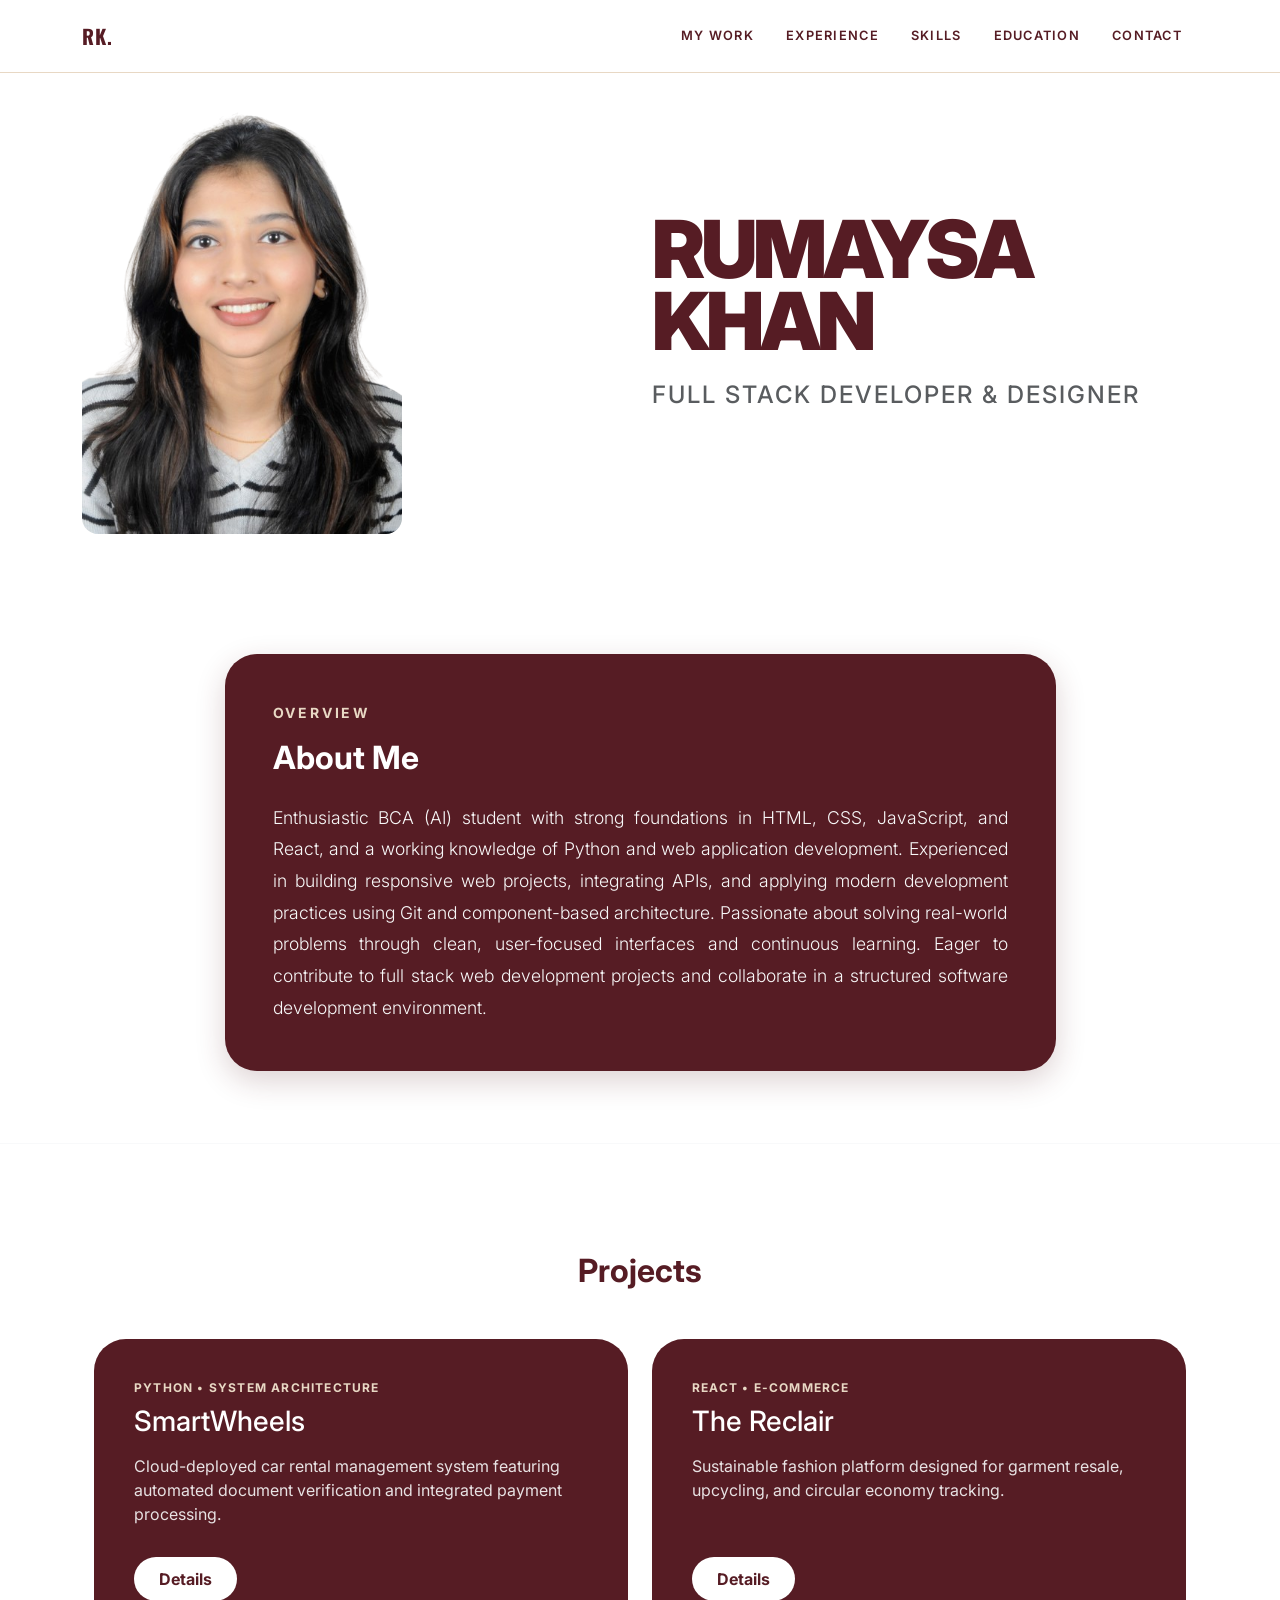
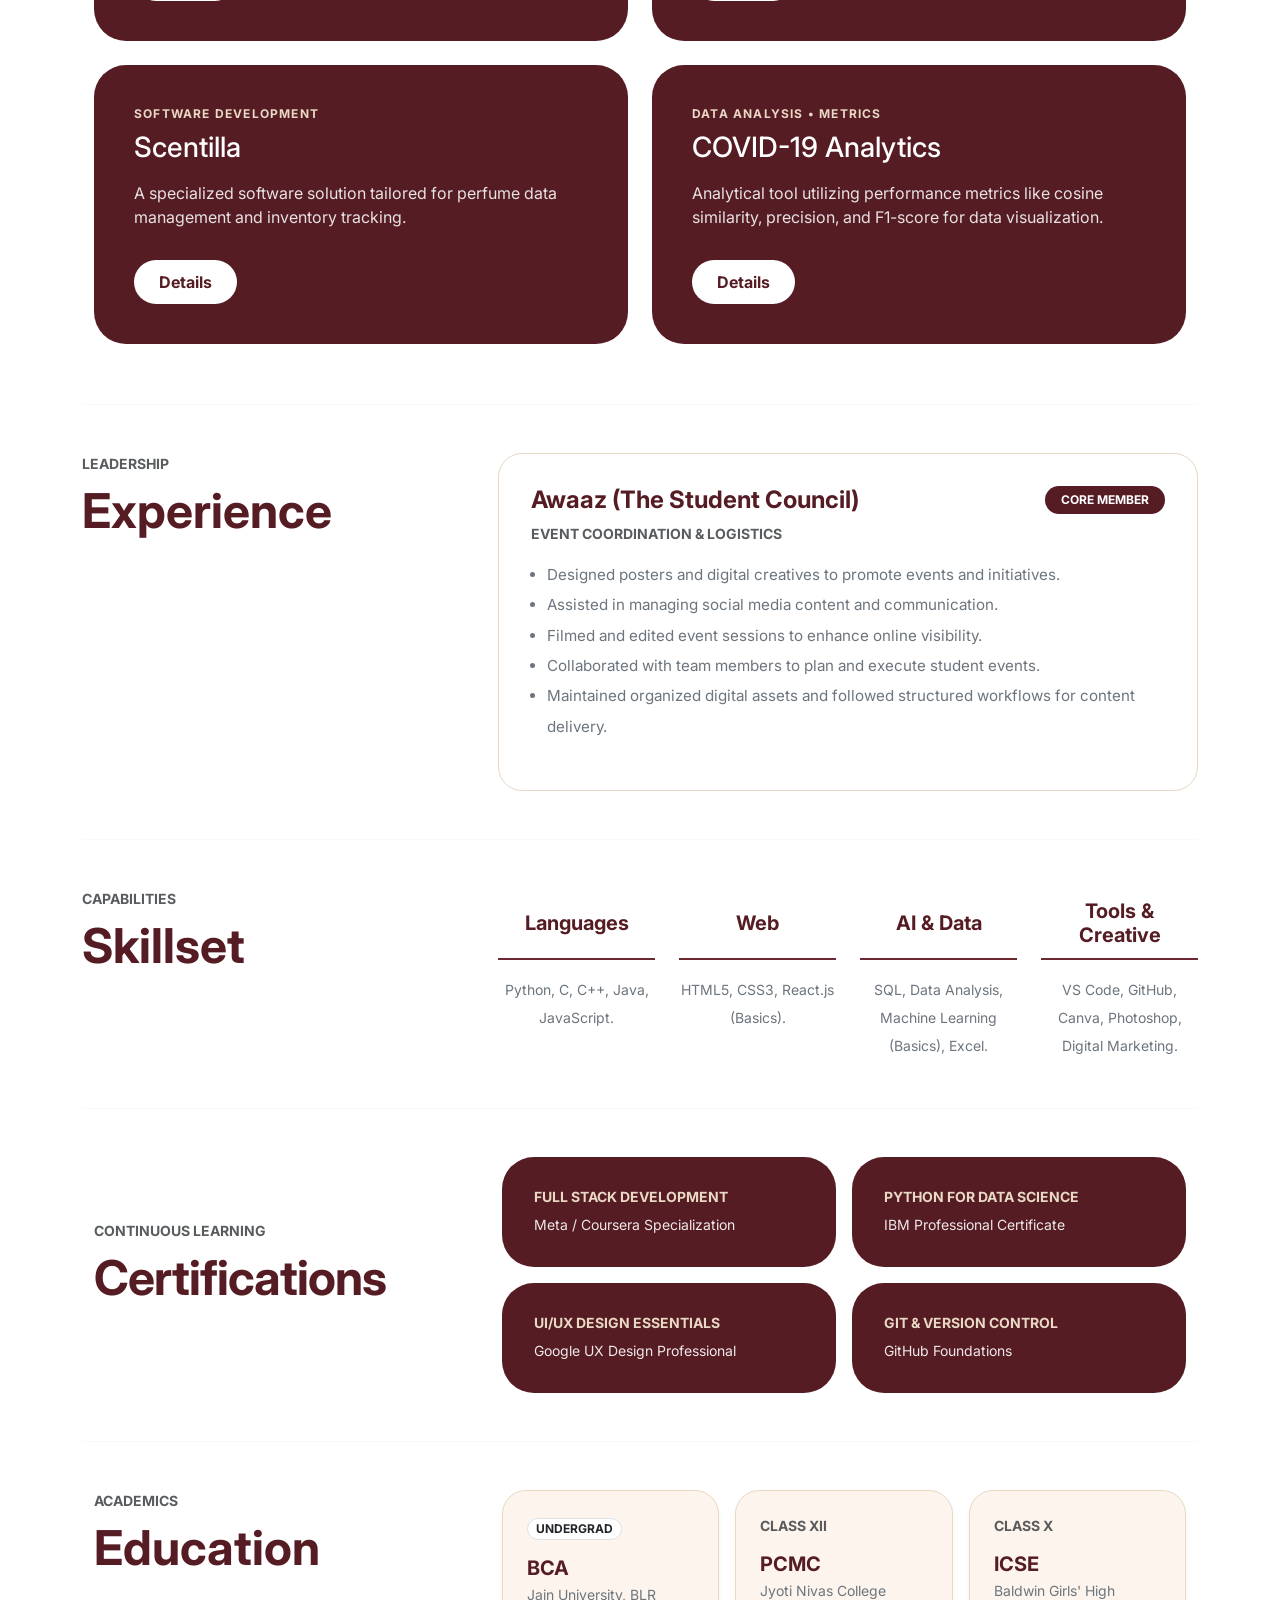
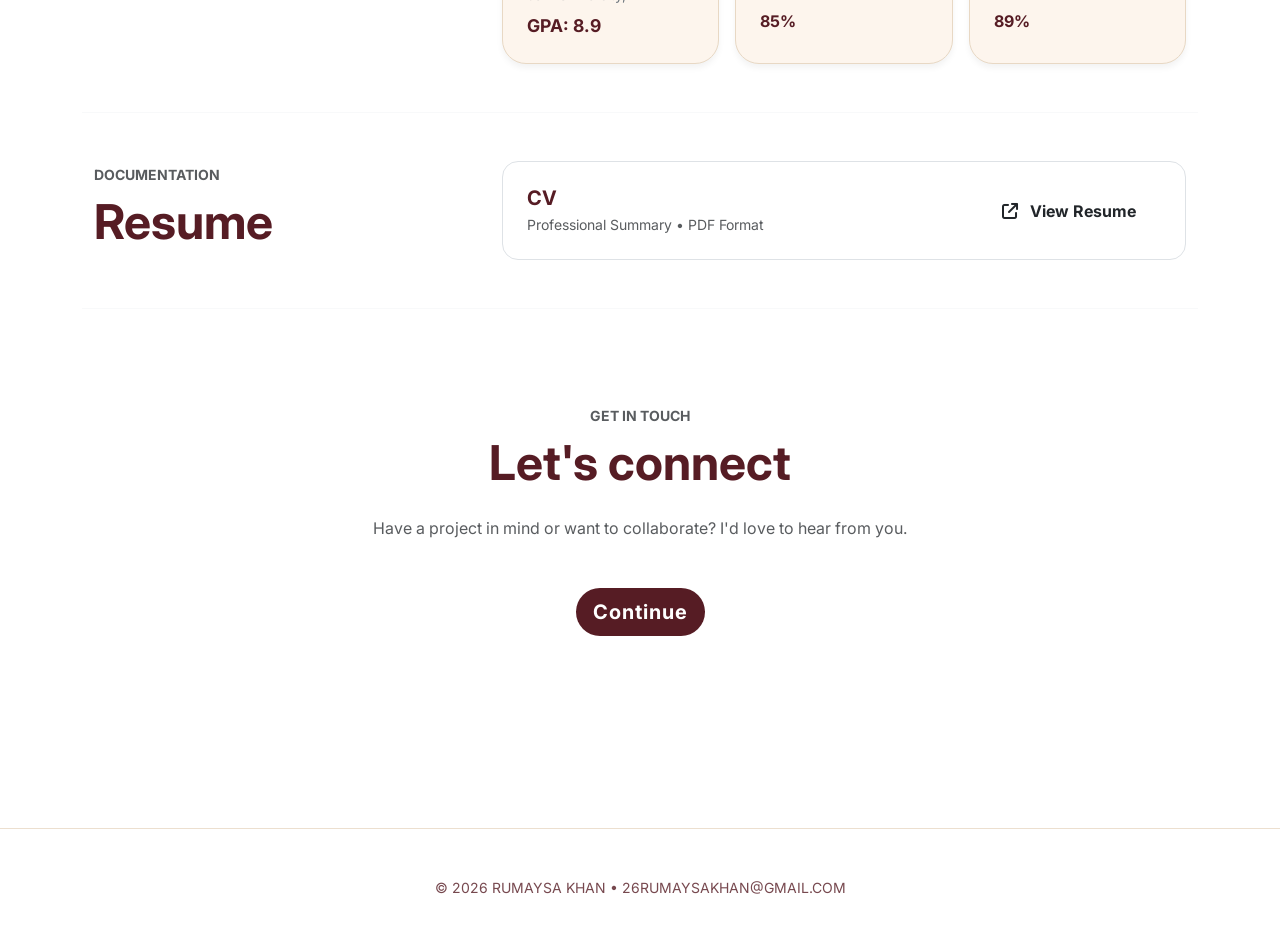
==== commit b3faca6b: "Update index.html" ====
--- a/index.html
+++ b/index.html
@@ -304,7 +304,7 @@
         <div class="col-md-6 text-center text-md-start">
             <img src="assets/img/my-profile-removebg-preview.png" alt="Rumaysa Khan" 
                  class="img-fluid rounded-4" 
-                 style="max-width: 300px; box-shadow: none;">
+                 style="max-width: 320px; box-shadow: none;">
         </div>
 
         <div class="col-md-6 mt-4 mt-md-0">
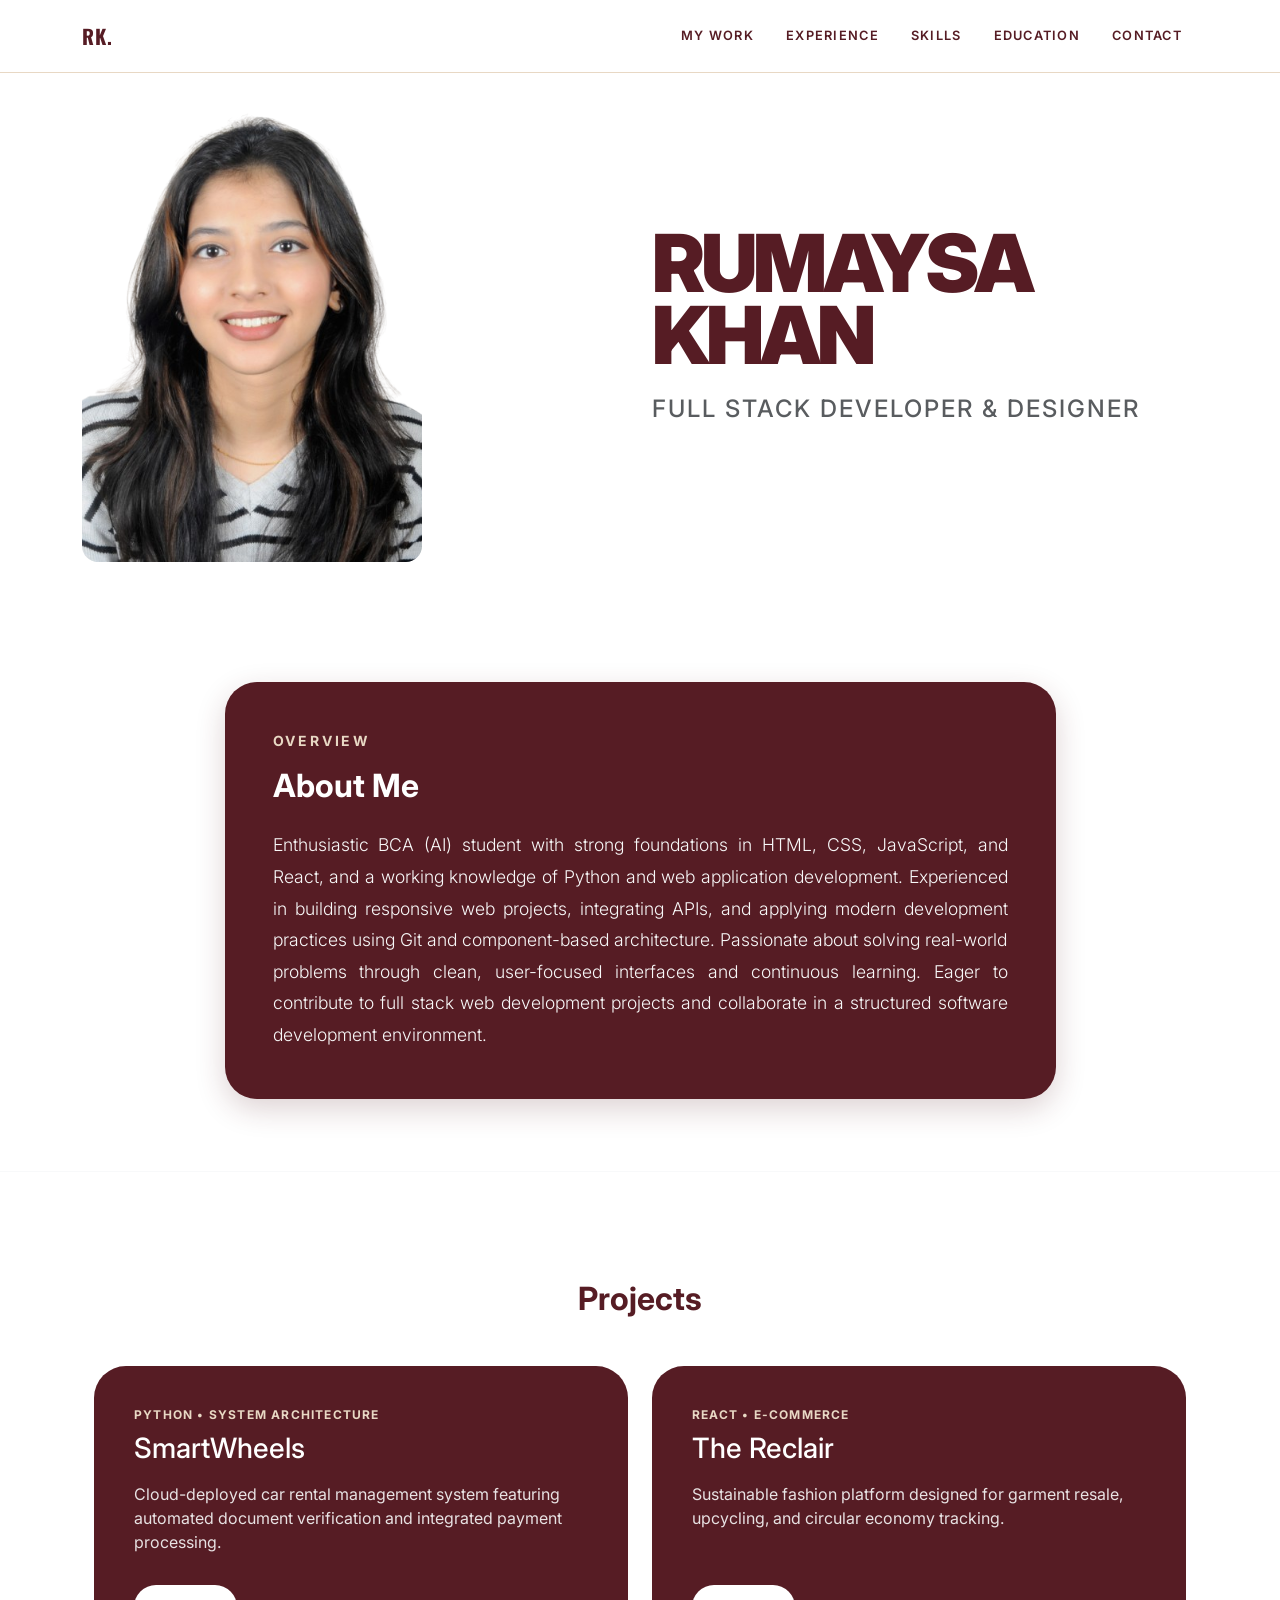
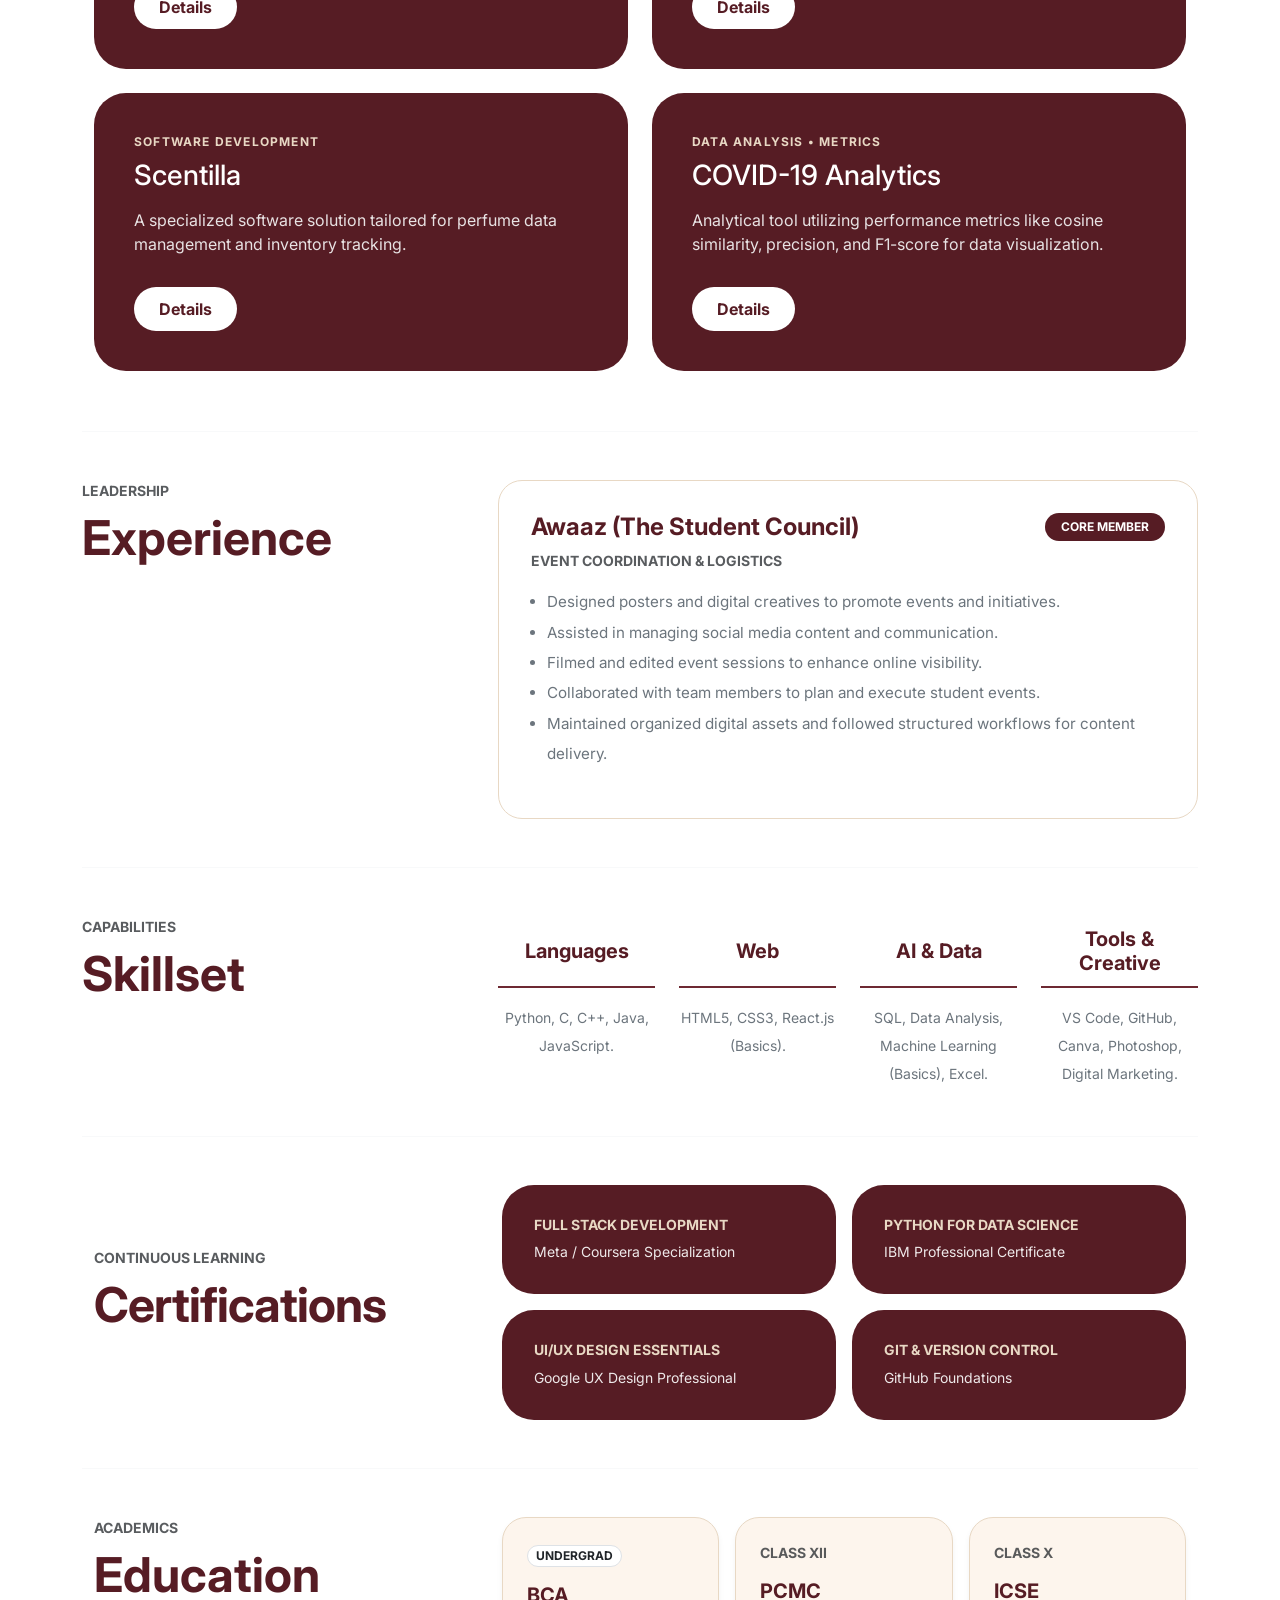
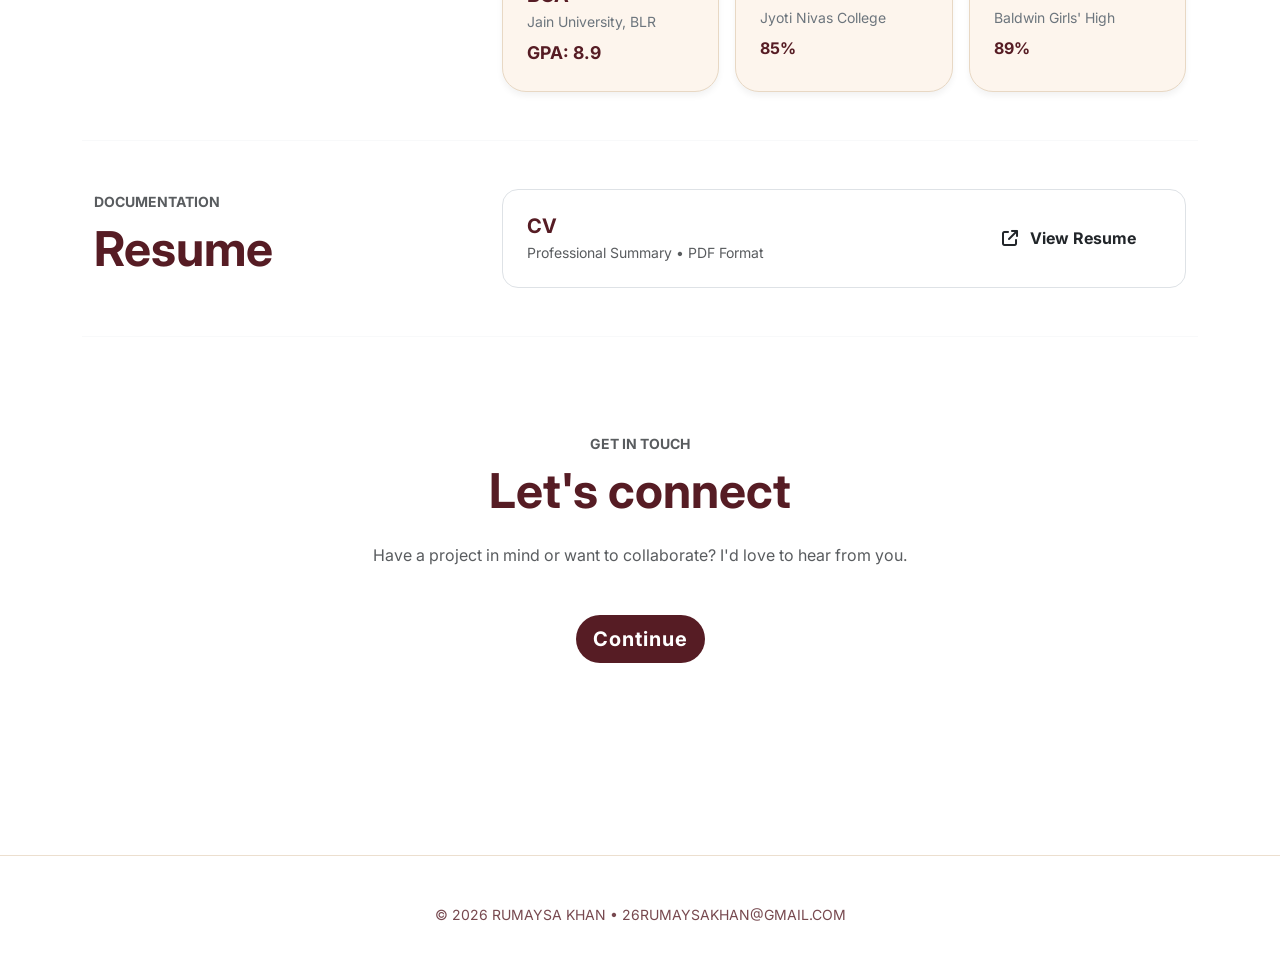
==== commit 040907b6: "Update index.html" ====
--- a/index.html
+++ b/index.html
@@ -304,7 +304,7 @@
         <div class="col-md-6 text-center text-md-start">
             <img src="assets/img/my-profile-removebg-preview.png" alt="Rumaysa Khan" 
                  class="img-fluid rounded-4" 
-                 style="max-width: 320px; box-shadow: none;">
+                 style="max-width: 340px; box-shadow: none;">
         </div>
 
         <div class="col-md-6 mt-4 mt-md-0">
